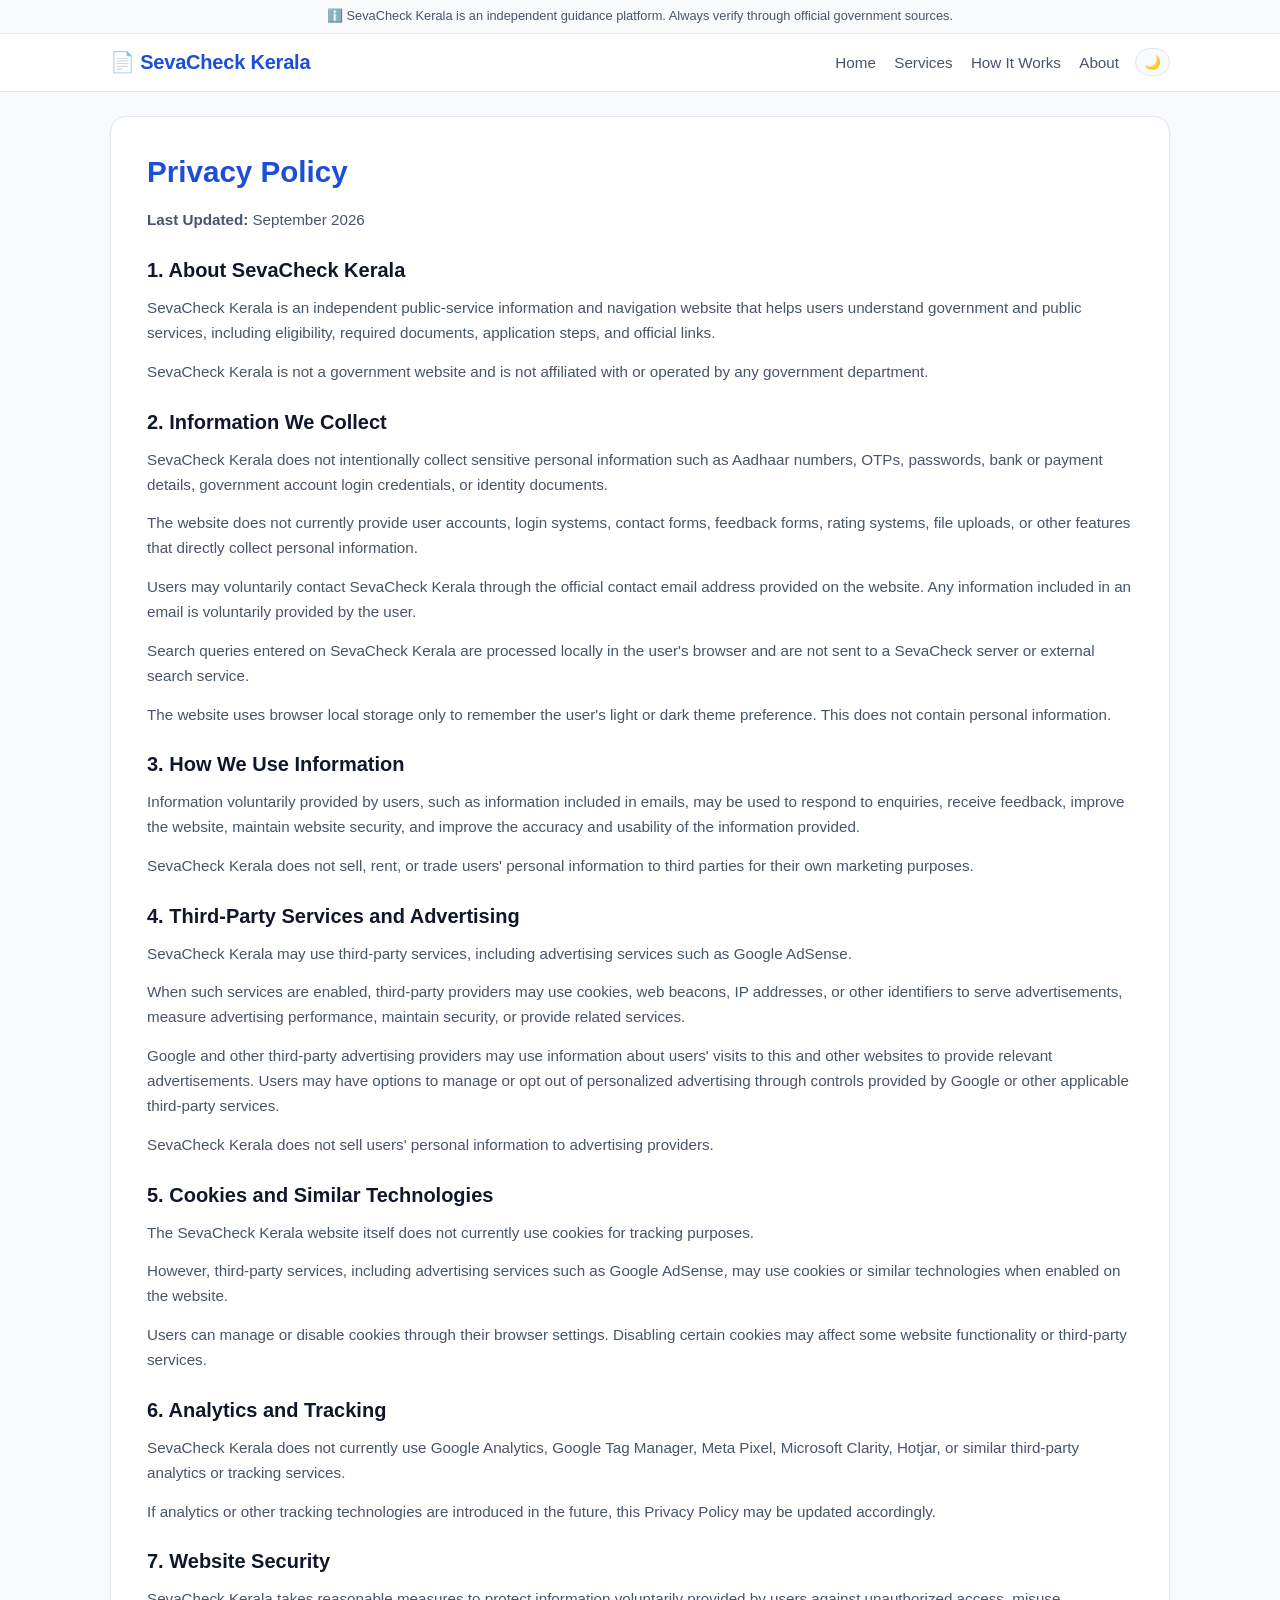
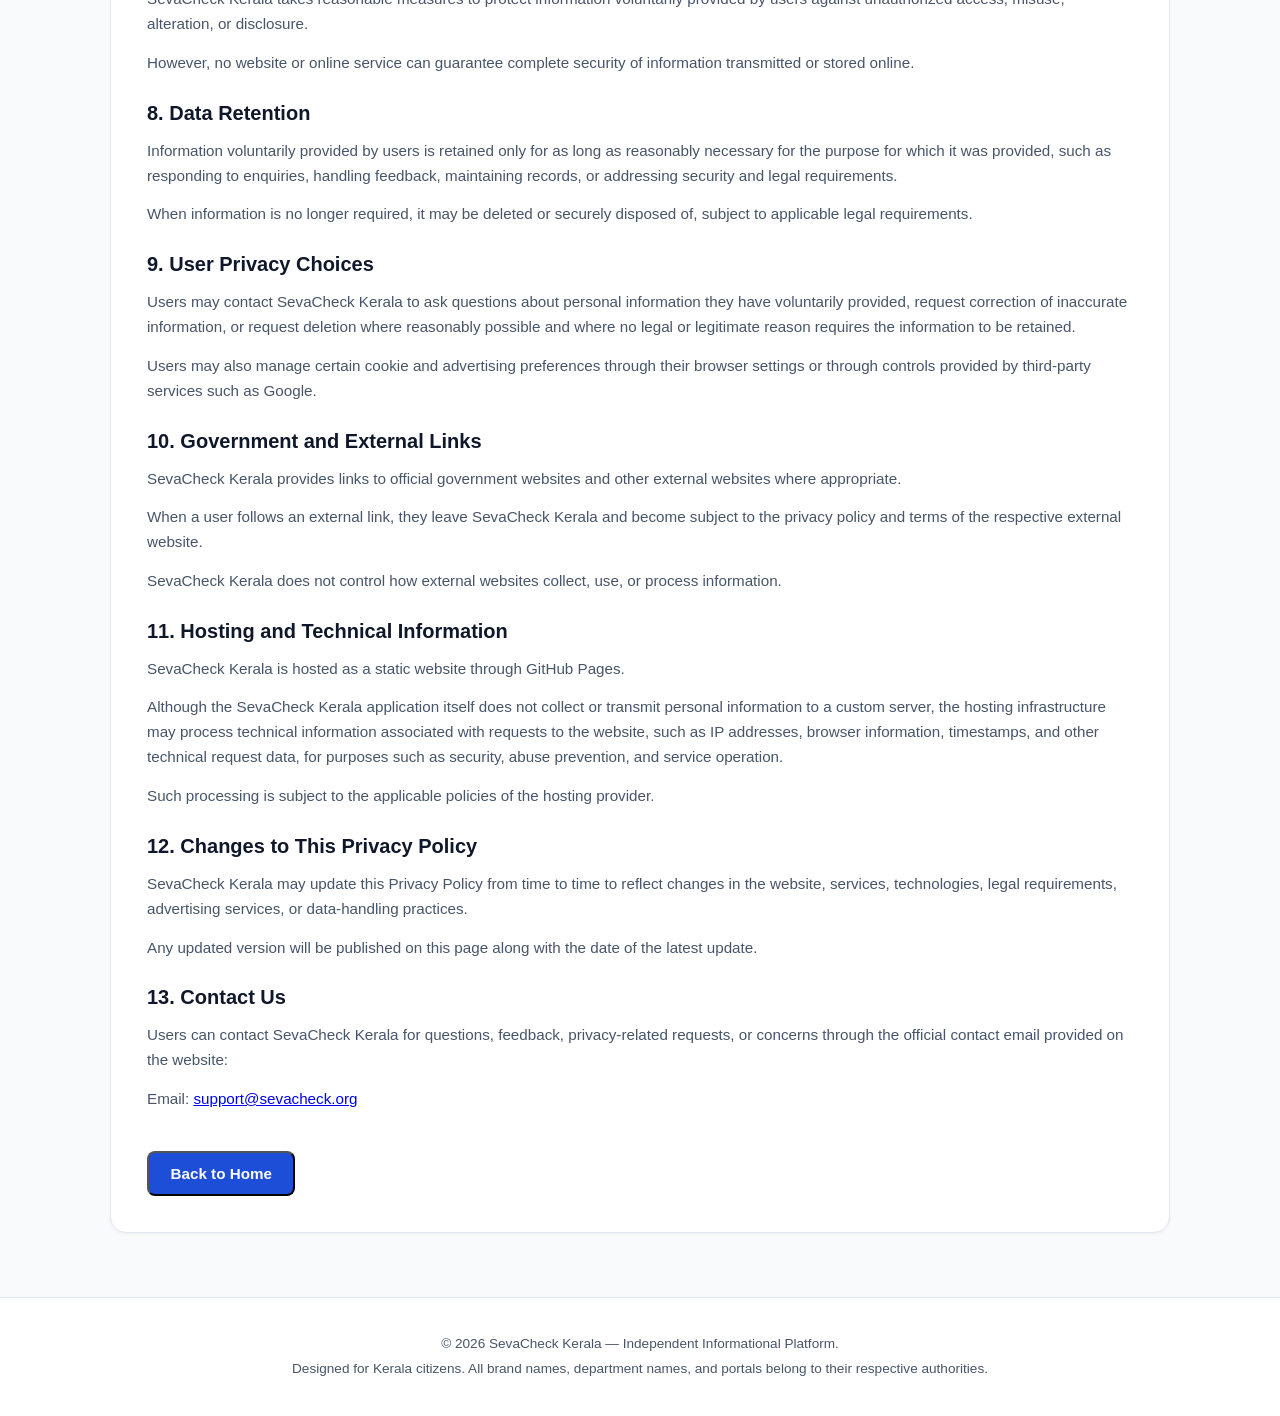
==== privacy.html @ d78fd007 "Create privacy.html" ====
<!DOCTYPE html>
<html lang="en">
<head>
  <meta charset="UTF-8">
  <meta name="viewport" content="width=device-width, initial-scale=1.0">

  <title>Privacy Policy — SevaCheck Kerala</title>

  <meta
    name="description"
    content="Privacy Policy for SevaCheck Kerala, an independent public-service information and navigation platform."
  >

  <link rel="stylesheet" href="style.css">

  <script>
    (function () {
      const savedTheme = localStorage.getItem("sevacheck_theme");

      if (savedTheme === "dark") {
        document.documentElement.setAttribute("data-theme", "dark");
      }
    })();
  </script>
</head>

<body>

  <!-- Top Safety Banner -->
  <div class="top-disclaimer">
    ℹ️ SevaCheck Kerala is an independent guidance platform.
    Always verify through official government sources.
  </div>


  <!-- Header -->
  <header>
    <div class="nav-container">

      <a href="index.html" class="brand">
        📄 SevaCheck Kerala
      </a>

      <div class="nav-right">

        <nav>
          <ul>
            <li><a href="index.html">Home</a></li>
            <li><a href="index.html">Services</a></li>
            <li><a href="index.html">How It Works</a></li>
            <li><a href="index.html">About</a></li>
          </ul>
        </nav>

        <div class="header-controls">

          <button
            type="button"
            class="theme-toggle-btn"
            id="themeToggleBtn"
            onclick="toggleTheme()"
            aria-label="Toggle dark mode"
            title="Toggle dark/light mode"
          >
            <span id="themeToggleIcon">🌙</span>
          </button>

        </div>

      </div>

    </div>
  </header>


  <!-- Main Content -->
  <main>

    <!-- display:block is intentional because style.css
         hides .static-page on the main website -->
    <div class="static-page" style="display: block;">

      <h1>Privacy Policy</h1>

      <p>
        <strong>Last Updated:</strong> September 2026
      </p>


      <h2>1. About SevaCheck Kerala</h2>

      <p>
        SevaCheck Kerala is an independent public-service information and
        navigation website that helps users understand government and public
        services, including eligibility, required documents, application steps,
        and official links.
      </p>

      <p>
        SevaCheck Kerala is not a government website and is not affiliated with
        or operated by any government department.
      </p>


      <h2>2. Information We Collect</h2>

      <p>
        SevaCheck Kerala does not intentionally collect sensitive personal
        information such as Aadhaar numbers, OTPs, passwords, bank or payment
        details, government account login credentials, or identity documents.
      </p>

      <p>
        The website does not currently provide user accounts, login systems,
        contact forms, feedback forms, rating systems, file uploads, or other
        features that directly collect personal information.
      </p>

      <p>
        Users may voluntarily contact SevaCheck Kerala through the official
        contact email address provided on the website. Any information included
        in an email is voluntarily provided by the user.
      </p>

      <p>
        Search queries entered on SevaCheck Kerala are processed locally in the
        user's browser and are not sent to a SevaCheck server or external
        search service.
      </p>

      <p>
        The website uses browser local storage only to remember the user's
        light or dark theme preference. This does not contain personal
        information.
      </p>


      <h2>3. How We Use Information</h2>

      <p>
        Information voluntarily provided by users, such as information included
        in emails, may be used to respond to enquiries, receive feedback,
        improve the website, maintain website security, and improve the accuracy
        and usability of the information provided.
      </p>

      <p>
        SevaCheck Kerala does not sell, rent, or trade users' personal
        information to third parties for their own marketing purposes.
      </p>


      <h2>4. Third-Party Services and Advertising</h2>

      <p>
        SevaCheck Kerala may use third-party services, including advertising
        services such as Google AdSense.
      </p>

      <p>
        When such services are enabled, third-party providers may use cookies,
        web beacons, IP addresses, or other identifiers to serve advertisements,
        measure advertising performance, maintain security, or provide related
        services.
      </p>

      <p>
        Google and other third-party advertising providers may use information
        about users' visits to this and other websites to provide relevant
        advertisements. Users may have options to manage or opt out of
        personalized advertising through controls provided by Google or other
        applicable third-party services.
      </p>

      <p>
        SevaCheck Kerala does not sell users' personal information to
        advertising providers.
      </p>


      <h2>5. Cookies and Similar Technologies</h2>

      <p>
        The SevaCheck Kerala website itself does not currently use cookies for
        tracking purposes.
      </p>

      <p>
        However, third-party services, including advertising services such as
        Google AdSense, may use cookies or similar technologies when enabled
        on the website.
      </p>

      <p>
        Users can manage or disable cookies through their browser settings.
        Disabling certain cookies may affect some website functionality or
        third-party services.
      </p>


      <h2>6. Analytics and Tracking</h2>

      <p>
        SevaCheck Kerala does not currently use Google Analytics, Google Tag
        Manager, Meta Pixel, Microsoft Clarity, Hotjar, or similar third-party
        analytics or tracking services.
      </p>

      <p>
        If analytics or other tracking technologies are introduced in the
        future, this Privacy Policy may be updated accordingly.
      </p>


      <h2>7. Website Security</h2>

      <p>
        SevaCheck Kerala takes reasonable measures to protect information
        voluntarily provided by users against unauthorized access, misuse,
        alteration, or disclosure.
      </p>

      <p>
        However, no website or online service can guarantee complete security
        of information transmitted or stored online.
      </p>


      <h2>8. Data Retention</h2>

      <p>
        Information voluntarily provided by users is retained only for as long
        as reasonably necessary for the purpose for which it was provided, such
        as responding to enquiries, handling feedback, maintaining records, or
        addressing security and legal requirements.
      </p>

      <p>
        When information is no longer required, it may be deleted or securely
        disposed of, subject to applicable legal requirements.
      </p>


      <h2>9. User Privacy Choices</h2>

      <p>
        Users may contact SevaCheck Kerala to ask questions about personal
        information they have voluntarily provided, request correction of
        inaccurate information, or request deletion where reasonably possible
        and where no legal or legitimate reason requires the information to be
        retained.
      </p>

      <p>
        Users may also manage certain cookie and advertising preferences
        through their browser settings or through controls provided by
        third-party services such as Google.
      </p>


      <h2>10. Government and External Links</h2>

      <p>
        SevaCheck Kerala provides links to official government websites and
        other external websites where appropriate.
      </p>

      <p>
        When a user follows an external link, they leave SevaCheck Kerala and
        become subject to the privacy policy and terms of the respective
        external website.
      </p>

      <p>
        SevaCheck Kerala does not control how external websites collect, use,
        or process information.
      </p>


      <h2>11. Hosting and Technical Information</h2>

      <p>
        SevaCheck Kerala is hosted as a static website through GitHub Pages.
      </p>

      <p>
        Although the SevaCheck Kerala application itself does not collect or
        transmit personal information to a custom server, the hosting
        infrastructure may process technical information associated with
        requests to the website, such as IP addresses, browser information,
        timestamps, and other technical request data, for purposes such as
        security, abuse prevention, and service operation.
      </p>

      <p>
        Such processing is subject to the applicable policies of the hosting
        provider.
      </p>


      <h2>12. Changes to This Privacy Policy</h2>

      <p>
        SevaCheck Kerala may update this Privacy Policy from time to time to
        reflect changes in the website, services, technologies, legal
        requirements, advertising services, or data-handling practices.
      </p>

      <p>
        Any updated version will be published on this page along with the date
        of the latest update.
      </p>


      <h2>13. Contact Us</h2>

      <p>
        Users can contact SevaCheck Kerala for questions, feedback,
        privacy-related requests, or concerns through the official contact
        email provided on the website:
      </p>

      <p>
        Email:
        <a href="mailto:support@sevacheck.org">
          support@sevacheck.org
        </a>
      </p>


      <!-- Back to Home -->
      <div style="margin-top: 2.5rem;">

        <button
          type="button"
          class="btn-official"
          onclick="window.location.href='index.html'"
        >
          Back to Home
        </button>

      </div>

    </div>

  </main>


  <!-- Footer -->
  <footer>

    <p>
      © 2026 SevaCheck Kerala — Independent Informational Platform.
    </p>

    <p style="margin-top: 0.3rem;">
      Designed for Kerala citizens. All brand names, department names,
      and portals belong to their respective authorities.
    </p>

  </footer>


  <!-- Theme Script -->
  <script>

    function updateThemeIcon(isDark) {

      const icon =
        document.getElementById("themeToggleIcon");

      if (icon) {
        icon.textContent =
          isDark ? "☀️" : "🌙";
      }

    }


    function toggleTheme() {

      const isDark =
        document.documentElement.getAttribute("data-theme") === "dark";

      if (isDark) {

        document.documentElement.removeAttribute("data-theme");

        localStorage.setItem(
          "sevacheck_theme",
          "light"
        );

        updateThemeIcon(false);

      } else {

        document.documentElement.setAttribute(
          "data-theme",
          "dark"
        );

        localStorage.setItem(
          "sevacheck_theme",
          "dark"
        );

        updateThemeIcon(true);

      }

    }


    document.addEventListener(
      "DOMContentLoaded",
      function () {

        const isDark =
          document.documentElement.getAttribute("data-theme") === "dark";

        updateThemeIcon(isDark);

      }
    );

  </script>

</body>
</html>
---- style.css ----
:root {
  --primary: #1d4ed8;
  --primary-dark: #1e40af;
  --primary-light: #eff6ff;
  --accent: #2563eb;
  --text-main: #0f172a;
  --text-muted: #475569;
  --bg-page: #f8fafc;
  --bg-card: #ffffff;
  --border-color: #e2e8f0;
  --warning-bg: #fffbeb;
  --warning-border: #fcd34d;
  --warning-text: #92400e;
  --success-bg: #ecfdf5;
  --success-text: #065f46;
  --radius-sm: 8px;
  --radius-md: 12px;
  --radius-lg: 16px;
  --shadow-sm: 0 1px 3px rgba(0, 0, 0, 0.05);
  --shadow-md: 0 4px 6px -1px rgba(0, 0, 0, 0.08), 0 2px 4px -2px rgba(0, 0, 0, 0.05);
  --shadow-lg: 0 10px 15px -3px rgba(0, 0, 0, 0.08), 0 4px 6px -4px rgba(0, 0, 0, 0.03);
  --font-stack: -apple-system, BlinkMacSystemFont, "Segoe UI", Roboto, "Manjari", "Gayathri", "Noto Sans Malayalam", Oxygen, Ubuntu, Cantarell, "Open Sans", "Helvetica Neue", sans-serif;
}

/* Dark Mode Theme Overrides */
:root[data-theme="dark"],
html[data-theme="dark"] {
  --primary: #3b82f6;
  --primary-dark: #60a5fa;
  --primary-light: rgba(59, 130, 246, 0.15);
  --accent: #60a5fa;
  --text-main: #f1f5f9;
  --text-muted: #94a3b8;
  --bg-page: #0f172a;
  --bg-card: #1e293b;
  --border-color: #334155;
  --warning-bg: #291e0a;
  --warning-border: #78350f;
  --warning-text: #fef08a;
  --success-bg: #062e24;
  --success-text: #a7f3d0;
  --shadow-sm: 0 1px 3px rgba(0, 0, 0, 0.35);
  --shadow-md: 0 4px 6px -1px rgba(0, 0, 0, 0.4), 0 2px 4px -2px rgba(0, 0, 0, 0.3);
  --shadow-lg: 0 10px 15px -3px rgba(0, 0, 0, 0.5), 0 4px 6px -4px rgba(0, 0, 0, 0.4);
}

*,
*::before,
*::after {
  box-sizing: border-box;
  margin: 0;
  padding: 0;
  font-family: var(--font-stack);
  -webkit-tap-highlight-color: transparent;
}

html,
body {
  width: 100%;
  max-width: 100%;
  overflow-x: hidden;
}

body {
  background-color: var(--bg-page);
  color: var(--text-main);
  line-height: 1.65;
  -webkit-font-smoothing: antialiased;
  text-rendering: optimizeLegibility;
  word-break: normal;
  overflow-wrap: break-word;
  transition: background-color 0.2s ease, color 0.2s ease;
}

/* Header & Navigation */
header {
  background: var(--bg-card);
  border-bottom: 1px solid var(--border-color);
  position: sticky;
  top: 0;
  z-index: 50;
  box-shadow: 0 1px 2px rgba(0, 0, 0, 0.03);
  width: 100%;
  overflow-x: clip;
  transition: background-color 0.2s ease, border-color 0.2s ease;
}

.nav-container {
  max-width: 1100px;
  margin: 0 auto;
  padding: 0.75rem 1.25rem;
  display: flex;
  justify-content: space-between;
  align-items: center;
  gap: 0.75rem;
  width: 100%;
  box-sizing: border-box;
}

.brand {
  display: inline-flex;
  align-items: center;
  gap: 0.5rem;
  text-decoration: none;
  color: var(--primary);
  font-weight: 700;
  font-size: 1.25rem;
  letter-spacing: -0.01em;
  flex-shrink: 0;
  white-space: nowrap;
  cursor: pointer;
  user-select: none;
}

.brand span.badge {
  background: var(--primary-light);
  color: var(--primary);
  font-size: 0.75rem;
  padding: 2px 8px;
  border-radius: 999px;
  font-weight: 600;
}

.nav-right {
  display: flex;
  align-items: center;
  gap: 1rem;
}

nav ul {
  display: flex;
  list-style: none;
  gap: 1.15rem;
  align-items: center;
  padding: 0;
  margin: 0;
}

nav a {
  text-decoration: none;
  color: var(--text-muted);
  font-weight: 500;
  font-size: 0.95rem;
  transition: color 0.15s ease;
  cursor: pointer;
  padding: 0.25rem 0;
  display: inline-block;
  white-space: nowrap;
}

nav a:hover,
nav a.active {
  color: var(--primary);
}

/* Header Controls (Language & Theme Toggles) */
.header-controls {
  display: inline-flex;
  align-items: center;
  gap: 0.5rem;
  flex-shrink: 0;
}

/* Language Switcher */
.lang-switch-container {
  display: inline-flex;
  align-items: center;
  background: var(--bg-page);
  border: 1px solid var(--border-color);
  padding: 3px 6px;
  border-radius: 999px;
  gap: 0.35rem;
  flex-shrink: 0;
  white-space: nowrap;
  box-sizing: border-box;
}

.lang-divider {
  color: var(--border-color);
}

.lang-btn {
  background: none;
  border: none;
  color: var(--text-muted);
  cursor: pointer;
  font-size: 0.8rem;
  font-weight: 600;
  padding: 0.2rem 0.55rem;
  border-radius: 999px;
  transition: all 0.2s ease;
  line-height: 1.3;
}

.lang-btn:hover {
  color: var(--primary);
}

.lang-btn.active {
  background: var(--primary);
  color: #ffffff !important;
  box-shadow: 0 1px 2px rgba(29, 78, 216, 0.2);
}

/* Theme Toggle Button */
.theme-toggle-btn {
  background: var(--bg-page);
  border: 1px solid var(--border-color);
  border-radius: 999px;
  padding: 4px 8px;
  cursor: pointer;
  display: inline-flex;
  align-items: center;
  justify-content: center;
  font-size: 0.85rem;
  line-height: 1;
  color: var(--text-main);
  transition: background-color 0.15s ease, border-color 0.15s ease, color 0.15s ease;
  flex-shrink: 0;
  min-height: 28px;
  min-width: 32px;
}

.theme-toggle-btn:hover {
  border-color: var(--primary);
  color: var(--primary);
}

/* Disclaimer Top Banner */
.top-disclaimer {
  background: var(--bg-page);
  color: var(--text-muted);
  font-size: 0.8rem;
  text-align: center;
  padding: 0.45rem 1rem;
  border-bottom: 1px solid var(--border-color);
  line-height: 1.45;
  width: 100%;
  overflow-wrap: break-word;
}

main {
  max-width: 1100px;
  margin: 0 auto;
  padding: 1.5rem 1.25rem 4rem;
  width: 100%;
  box-sizing: border-box;
}

/* Hero Section */
.hero {
  text-align: center;
  padding: 2.25rem 1rem 1.5rem;
}

.hero h1 {
  font-size: 2.15rem;
  color: var(--text-main);
  margin-bottom: 0.65rem;
  font-weight: 800;
  letter-spacing: -0.02em;
  line-height: 1.3;
  overflow-wrap: break-word;
}

.hero p {
  color: var(--text-muted);
  font-size: 1.05rem;
  max-width: 680px;
  margin: 0 auto 1.75rem;
  line-height: 1.6;
  overflow-wrap: break-word;
}

/* Search Box */
.search-wrapper {
  max-width: 640px;
  margin: 0 auto;
  position: relative;
  width: 100%;
}

.search-input {
  width: 100%;
  padding: 0.95rem 1.25rem 0.95rem 3.1rem;
  font-size: 1rem;
  border: 2px solid var(--border-color);
  border-radius: var(--radius-lg);
  background: var(--bg-card);
  outline: none;
  transition: border-color 0.2s, box-shadow 0.2s, background-color 0.2s;
  box-shadow: var(--shadow-sm);
  color: var(--text-main);
}

.search-input::placeholder {
  color: var(--text-muted);
  opacity: 0.75;
  font-size: 0.92rem;
}

.search-input:focus {
  border-color: var(--primary);
  box-shadow: 0 0 0 4px rgba(37, 99, 235, 0.15);
}

.search-icon {
  position: absolute;
  left: 1.15rem;
  top: 50%;
  transform: translateY(-50%);
  font-size: 1.15rem;
  color: var(--text-muted);
  pointer-events: none;
}

/* Smart Helper / Categories Section */
.smart-helper {
  margin: 2.25rem auto 1.5rem;
  background: var(--bg-card);
  border: 1px solid var(--border-color);
  border-radius: var(--radius-lg);
  padding: 1.25rem 1rem;
  text-align: center;
  box-shadow: var(--shadow-sm);
  width: 100%;
  transition: background-color 0.2s ease, border-color 0.2s ease;
}

.smart-helper h3 {
  font-size: 1.05rem;
  color: var(--text-main);
  margin-bottom: 0.9rem;
  font-weight: 700;
  overflow-wrap: break-word;
}

.smart-helper-buttons {
  display: flex;
  flex-wrap: wrap;
  gap: 0.55rem;
  justify-content: center;
}

.helper-chip {
  background: var(--primary-light);
  color: var(--primary-dark);
  border: 1px solid var(--border-color);
  padding: 0.5rem 1rem;
  border-radius: 999px;
  font-size: 0.86rem;
  font-weight: 500;
  cursor: pointer;
  transition: all 0.15s ease;
  display: inline-flex;
  align-items: center;
  gap: 0.35rem;
  min-height: 38px;
  white-space: nowrap;
}

.helper-chip:hover {
  background: var(--primary-light);
  border-color: var(--primary);
}

.helper-chip.active {
  background: var(--primary);
  color: #ffffff;
  border-color: var(--primary);
  box-shadow: 0 1px 3px rgba(29, 78, 216, 0.25);
  font-weight: 600;
}

/* Service Cards Section & Grid */
.section-title {
  font-size: 1.3rem;
  font-weight: 700;
  margin: 2rem 0 1rem;
  color: var(--text-main);
  display: flex;
  justify-content: space-between;
  align-items: center;
  flex-wrap: wrap;
  gap: 0.5rem;
}

.section-title .count {
  font-size: 0.85rem;
  font-weight: 500;
  color: var(--text-muted);
}

.service-grid {
  display: grid;
  grid-template-columns: repeat(auto-fill, minmax(310px, 1fr));
  gap: 1.25rem;
  width: 100%;
}

.service-card {
  background: var(--bg-card);
  border: 1px solid var(--border-color);
  border-radius: var(--radius-md);
  padding: 1.35rem;
  display: flex;
  flex-direction: column;
  justify-content: space-between;
  box-shadow: var(--shadow-sm);
  cursor: pointer;
  transition: transform 0.18s ease, box-shadow 0.18s ease, border-color 0.18s ease, background-color 0.2s ease;
  position: relative;
  min-width: 0;
  overflow: hidden;
}

.service-card:hover {
  transform: translateY(-2px);
  box-shadow: var(--shadow-md);
  border-color: var(--primary);
}

.card-top {
  margin-bottom: 1rem;
  min-width: 0;
}

.service-icon {
  font-size: 1.8rem;
  margin-bottom: 0.5rem;
  display: inline-block;
}

.service-card h2 {
  font-size: 1.15rem;
  color: var(--text-main);
  margin-bottom: 0.25rem;
  font-weight: 700;
  line-height: 1.35;
  overflow-wrap: break-word;
}

/* Bilingual Title Support for Service Cards */
.card-subtitle {
  font-size: 0.84rem;
  color: var(--primary);
  margin-bottom: 0.6rem;
  font-weight: 600;
  line-height: 1.35;
  overflow-wrap: break-word;
}

.service-card p {
  font-size: 0.88rem;
  color: var(--text-muted);
  line-height: 1.55;
  display: -webkit-box;
  -webkit-line-clamp: 3;
  -webkit-box-orient: vertical;
  overflow: hidden;
  overflow-wrap: break-word;
}

.card-meta {
  display: flex;
  justify-content: space-between;
  align-items: center;
  padding-top: 0.85rem;
  border-top: 1px solid var(--border-color);
  font-size: 0.78rem;
  color: var(--text-muted);
  gap: 0.5rem;
  flex-wrap: wrap;
}

.card-link {
  font-weight: 600;
  color: var(--primary);
  display: inline-flex;
  align-items: center;
  gap: 0.25rem;
  flex-shrink: 0;
}

/* Sub-Services Badge on Main Service Cards */
.subservice-badge {
  display: inline-flex;
  align-items: center;
  gap: 0.3rem;
  font-size: 0.75rem;
  font-weight: 600;
  color: var(--primary);
  background: var(--primary-light);
  border: 1px solid var(--border-color);
  padding: 2px 8px;
  border-radius: 999px;
  margin-bottom: 0.5rem;
  width: fit-content;
}

/* Trust / Safety Notice Banner */
.trust-banner {
  background: var(--warning-bg);
  border: 1px solid var(--warning-border);
  border-radius: var(--radius-md);
  padding: 1.25rem;
  margin: 2.5rem 0;
  color: var(--warning-text);
  font-size: 0.9rem;
  display: flex;
  gap: 0.85rem;
  align-items: flex-start;
  line-height: 1.55;
  width: 100%;
  overflow-wrap: break-word;
}

.trust-banner strong {
  display: block;
  margin-bottom: 0.25rem;
  font-weight: 700;
}

/* View: Service Detail */
.detail-view {
  display: none;
  width: 100%;
}

.back-btn {
  display: inline-flex;
  align-items: center;
  gap: 0.4rem;
  background: none;
  border: none;
  color: var(--primary);
  font-size: 0.95rem;
  font-weight: 600;
  cursor: pointer;
  margin-bottom: 1.25rem;
  padding: 0.5rem 0;
  transition: opacity 0.15s;
}

.back-btn:hover {
  text-decoration: underline;
  opacity: 0.9;
}

.detail-card {
  background: var(--bg-card);
  border: 1px solid var(--border-color);
  border-radius: var(--radius-lg);
  padding: 1.85rem;
  box-shadow: var(--shadow-sm);
  margin-bottom: 1.5rem;
  width: 100%;
  overflow-wrap: break-word;
  transition: background-color 0.2s ease, border-color 0.2s ease;
}

.detail-header {
  border-bottom: 1px solid var(--border-color);
  padding-bottom: 1.35rem;
  margin-bottom: 1.5rem;
}

.detail-header h1 {
  font-size: 1.75rem;
  color: var(--text-main);
  margin-bottom: 0.35rem;
  line-height: 1.3;
  overflow-wrap: break-word;
}

.detail-subtitle {
  font-size: 1rem;
  color: var(--primary);
  font-weight: 600;
  margin-top: 0.2rem;
  margin-bottom: 0.4rem;
  line-height: 1.35;
  overflow-wrap: break-word;
}

.detail-desc {
  color: var(--text-muted);
  font-size: 1rem;
  line-height: 1.6;
  margin-top: 0.4rem;
  overflow-wrap: break-word;
}

.badge-bar {
  display: flex;
  flex-wrap: wrap;
  gap: 0.5rem;
  margin-top: 0.75rem;
}

.tag-badge {
  background: var(--bg-page);
  color: var(--text-muted);
  border: 1px solid var(--border-color);
  font-size: 0.8rem;
  padding: 4px 10px;
  border-radius: 999px;
  font-weight: 500;
  display: inline-flex;
  align-items: center;
  gap: 0.3rem;
  max-width: 100%;
  overflow-wrap: break-word;
}

.detail-section {
  margin-bottom: 1.75rem;
}

.detail-section h2 {
  font-size: 1.15rem;
  color: var(--text-main);
  margin-bottom: 0.65rem;
  display: flex;
  align-items: center;
  gap: 0.45rem;
  font-weight: 700;
  overflow-wrap: break-word;
}

.detail-section p {
  color: var(--text-main);
  font-size: 0.95rem;
  line-height: 1.65;
  overflow-wrap: break-word;
}

.checklist-hint {
  font-size: 0.85rem;
  color: var(--text-muted);
  margin-bottom: 0.6rem;
}

/* Sub-Services Container Hook (#subServicesSection & .subservices-list) */
#subServicesSection {
  background: var(--bg-page);
  border: 1px solid var(--border-color);
  border-radius: var(--radius-md);
  padding: 1.25rem;
  margin-bottom: 1.75rem;
}

.subservices-list {
  display: grid;
  grid-template-columns: repeat(auto-fill, minmax(260px, 1fr));
  gap: 0.75rem;
  margin-top: 0.75rem;
  width: 100%;
}

.subservice-item {
  background: var(--bg-card);
  border: 1px solid var(--border-color);
  border-radius: var(--radius-sm);
  padding: 0.85rem 1rem;
  display: flex;
  align-items: center;
  justify-content: space-between;
  gap: 0.5rem;
  cursor: pointer;
  text-decoration: none;
  color: var(--text-main);
  transition: border-color 0.15s ease, transform 0.15s ease, box-shadow 0.15s ease;
  min-height: 48px;
}

.subservice-item:hover {
  border-color: var(--primary);
  transform: translateY(-1px);
  box-shadow: var(--shadow-sm);
}

.subservice-info {
  display: flex;
  flex-direction: column;
  gap: 0.15rem;
  min-width: 0;
}

.subservice-name {
  font-size: 0.92rem;
  font-weight: 600;
  color: var(--text-main);
  line-height: 1.35;
  overflow-wrap: break-word;
}

.subservice-subname {
  font-size: 0.78rem;
  color: var(--primary);
  font-weight: 500;
  line-height: 1.3;
  overflow-wrap: break-word;
}

.subservice-arrow {
  color: var(--primary);
  font-weight: 700;
  font-size: 0.95rem;
  flex-shrink: 0;
}

/* Interactive Checklist */
.checklist {
  list-style: none;
  margin: 0.5rem 0;
  width: 100%;
}

.checklist-item {
  display: flex;
  align-items: flex-start;
  gap: 0.75rem;
  padding: 0.65rem 0.85rem;
  border-radius: var(--radius-sm);
  background: var(--bg-page);
  margin-bottom: 0.45rem;
  border: 1px solid var(--border-color);
  transition: background-color 0.15s, border-color 0.15s;
  width: 100%;
}

.checklist-item:hover {
  border-color: var(--primary);
}

.checklist-item input[type="checkbox"] {
  margin-top: 0.25rem;
  cursor: pointer;
  width: 19px;
  height: 19px;
  accent-color: var(--primary);
  flex-shrink: 0;
}

.checklist-item label {
  font-size: 0.93rem;
  color: var(--text-main);
  cursor: pointer;
  flex: 1;
  line-height: 1.5;
  user-select: none;
  overflow-wrap: break-word;
}

.checklist-item.checked {
  background: var(--success-bg);
  border-color: var(--success-text);
}

.checklist-item.checked label {
  text-decoration: line-through;
  color: var(--text-muted);
}

.step-list {
  padding-left: 1.35rem;
  margin-top: 0.5rem;
}

.step-list li {
  margin-bottom: 0.65rem;
  font-size: 0.93rem;
  color: var(--text-main);
  line-height: 1.6;
  overflow-wrap: break-word;
}

.additional-docs-list {
  padding-left: 1.25rem;
  font-size: 0.92rem;
  color: var(--text-muted);
  width: 100%;
}

.additional-docs-list li {
  margin-bottom: 0.45rem;
  line-height: 1.55;
  overflow-wrap: break-word;
}

.detail-notes-box {
  font-size: 0.9rem;
  color: var(--text-muted);
  background: var(--bg-page) !important;
  padding: 0.85rem;
  border-radius: var(--radius-sm);
  border-left: 4px solid var(--accent);
}

.action-box {
  background: var(--bg-page);
  border: 1px solid var(--border-color);
  border-radius: var(--radius-md);
  padding: 1.25rem;
  display: flex;
  flex-direction: column;
  gap: 0.75rem;
  align-items: flex-start;
  margin-top: 1.5rem;
  width: 100%;
}

.btn-official {
  display: inline-flex;
  align-items: center;
  justify-content: center;
  gap: 0.45rem;
  background: var(--primary);
  color: #ffffff;
  padding: 0.75rem 1.35rem;
  border-radius: var(--radius-sm);
  font-weight: 600;
  font-size: 0.95rem;
  text-decoration: none;
  transition: background-color 0.15s, transform 0.15s;
  min-height: 44px;
  text-align: center;
}

.btn-official:hover {
  background: var(--primary-dark);
}

.btn-disabled {
  background: var(--border-color);
  color: var(--text-muted);
  cursor: not-allowed;
}

.btn-disabled:hover {
  background: var(--border-color);
}

.verification-note {
  font-size: 0.82rem;
  color: var(--text-muted);
  line-height: 1.45;
  overflow-wrap: break-word;
}

/* Static Pages (How It Works & About) */
.static-page {
  display: none;
  background: var(--bg-card);
  border: 1px solid var(--border-color);
  border-radius: var(--radius-lg);
  padding: 2.25rem;
  box-shadow: var(--shadow-sm);
  width: 100%;
  overflow-wrap: break-word;
  transition: background-color 0.2s ease, border-color 0.2s ease;
}

.static-page h1 {
  font-size: 1.85rem;
  margin-bottom: 1rem;
  color: var(--primary);
  font-weight: 800;
  line-height: 1.3;
  overflow-wrap: break-word;
}

.static-page h2 {
  font-size: 1.25rem;
  margin: 1.35rem 0 0.5rem;
  color: var(--text-main);
  font-weight: 700;
  overflow-wrap: break-word;
}

.static-page p {
  color: var(--text-muted);
  font-size: 0.95rem;
  margin-bottom: 0.85rem;
  line-height: 1.65;
  overflow-wrap: break-word;
}

.static-page ul {
  padding-left: 1.35rem;
  margin-bottom: 1.25rem;
}

.static-page li {
  color: var(--text-muted);
  font-size: 0.95rem;
  margin-bottom: 0.6rem;
  line-height: 1.6;
  overflow-wrap: break-word;
}

/* Footer */
footer {
  background: var(--bg-card);
  border-top: 1px solid var(--border-color);
  padding: 2.25rem 1.25rem;
  font-size: 0.85rem;
  color: var(--text-muted);
  text-align: center;
  line-height: 1.5;
  width: 100%;
  overflow-wrap: break-word;
  transition: background-color 0.2s ease, border-color 0.2s ease;
}

.empty-state {
  text-align: center;
  padding: 3.5rem 1rem;
  color: var(--text-muted);
  display: none;
  width: 100%;
}

.empty-state h3 {
  font-size: 1.15rem;
  color: var(--text-main);
  margin-bottom: 0.4rem;
  overflow-wrap: break-word;
}

.empty-state p {
  font-size: 0.95rem;
  color: var(--text-muted);
  line-height: 1.55;
  max-width: 480px;
  margin: 0 auto;
  overflow-wrap: break-word;
}

/* Responsive & Mobile Optimization */
@media (max-width: 768px) {
  .nav-container {
    flex-direction: column;
    align-items: stretch;
    padding: 0.65rem 0.85rem;
    gap: 0.5rem;
  }

  .nav-right {
    display: flex;
    flex-direction: column;
    align-items: stretch;
    width: 100%;
    gap: 0.5rem;
  }

  nav {
    width: 100%;
    overflow-x: auto;
    -webkit-overflow-scrolling: touch;
    scrollbar-width: none;
    padding-bottom: 2px;
  }

  nav::-webkit-scrollbar {
    display: none;
  }

  nav ul {
    display: flex;
    justify-content: space-between;
    align-items: center;
    gap: 0.5rem;
    width: 100%;
    padding: 0;
    margin: 0;
    flex-wrap: nowrap;
  }

  nav a {
    font-size: 0.84rem;
    white-space: nowrap;
    padding: 0.35rem 0.2rem;
  }

  /* Header controls layout on mobile */
  .header-controls {
    display: flex;
    flex-wrap: wrap;
    align-items: center;
    justify-content: flex-end;
    gap: 0.45rem;
    width: 100%;
    margin-top: 0.15rem;
  }

  .lang-switch-container {
    margin-left: 0;
  }

  .lang-btn {
    font-size: 0.75rem;
    padding: 0.18rem 0.45rem;
  }

  .theme-toggle-btn {
    padding: 3px 7px;
    font-size: 0.8rem;
    min-height: 26px;
    min-width: 28px;
  }

  .hero {
    padding: 1.75rem 0.5rem 1.25rem;
  }

  .hero h1 {
    font-size: 1.65rem;
  }

  .hero p {
    font-size: 0.95rem;
    margin-bottom: 1.35rem;
  }

  .smart-helper {
    padding: 1.15rem 0.75rem;
    margin: 1.75rem auto 1.25rem;
  }

  .smart-helper-buttons {
    justify-content: flex-start;
    overflow-x: auto;
    padding-bottom: 0.4rem;
    flex-wrap: nowrap;
    -webkit-overflow-scrolling: touch;
    scrollbar-width: none;
  }

  .smart-helper-buttons::-webkit-scrollbar {
    display: none;
  }

  .helper-chip {
    flex-shrink: 0;
    font-size: 0.82rem;
    padding: 0.45rem 0.85rem;
  }

  .service-grid {
    grid-template-columns: 1fr;
    gap: 1rem;
  }

  .service-card {
    padding: 1.15rem;
  }

  .detail-card {
    padding: 1.25rem;
  }

  .detail-header h1 {
    font-size: 1.45rem;
  }

  #subServicesSection {
    padding: 1rem;
  }

  .subservices-list {
    grid-template-columns: 1fr;
  }

  .static-page {
    padding: 1.35rem;
  }

  .btn-official {
    width: 100%;
  }

  .action-box {
    align-items: stretch;
  }
}

@media (max-width: 480px) {
  .brand {
    font-size: 1.15rem;
  }

  .nav-container {
    padding: 0.55rem 0.75rem;
  }

  nav a {
    font-size: 0.8rem;
  }

  .header-controls {
    justify-content: space-between;
    width: 100%;
  }

  .search-input {
    padding: 0.85rem 1rem 0.85rem 2.75rem;
    font-size: 0.92rem;
  }

  .search-icon {
    left: 0.95rem;
    font-size: 1rem;
  }

  .trust-banner {
    padding: 1rem;
    font-size: 0.84rem;
  }
}
  --warning-bg: #291e0a;
  --warning-border: #78350f;
  --warning-text: #fef08a;
  --success-bg: #062e24;
  --success-text: #a7f3d0;
  --shadow-sm: 0 1px 3px rgba(0, 0, 0, 0.35);
  --shadow-md: 0 4px 6px -1px rgba(0, 0, 0, 0.4), 0 2px 4px -2px rgba(0, 0, 0, 0.3);
  --shadow-lg: 0 10px 15px -3px rgba(0, 0, 0, 0.5), 0 4px 6px -4px rgba(0, 0, 0, 0.4);
}

*,
*::before,
*::after {
  box-sizing: border-box;
  margin: 0;
  padding: 0;
  font-family: var(--font-stack);
  -webkit-tap-highlight-color: transparent;
}

html,
body {
  width: 100%;
  max-width: 100%;
  overflow-x: hidden;
}

body {
  background-color: var(--bg-page);
  color: var(--text-main);
  line-height: 1.65;
  -webkit-font-smoothing: antialiased;
  text-rendering: optimizeLegibility;
  word-break: normal;
  overflow-wrap: break-word;
  transition: background-color 0.2s ease, color 0.2s ease;
}

/* Header & Navigation */
header {
  background: var(--bg-card);
  border-bottom: 1px solid var(--border-color);
  position: sticky;
  top: 0;
  z-index: 50;
  box-shadow: 0 1px 2px rgba(0, 0, 0, 0.03);
  width: 100%;
  overflow-x: clip;
  transition: background-color 0.2s ease, border-color 0.2s ease;
}

.nav-container {
  max-width: 1100px;
  margin: 0 auto;
  padding: 0.75rem 1.25rem;
  display: flex;
  justify-content: space-between;
  align-items: center;
  gap: 0.75rem;
  width: 100%;
  box-sizing: border-box;
}

.brand {
  display: inline-flex;
  align-items: center;
  gap: 0.5rem;
  text-decoration: none;
  color: var(--primary);
  font-weight: 700;
  font-size: 1.25rem;
  letter-spacing: -0.01em;
  flex-shrink: 0;
  white-space: nowrap;
  cursor: pointer;
  user-select: none;
}

.brand span.badge {
  background: var(--primary-light);
  color: var(--primary);
  font-size: 0.75rem;
  padding: 2px 8px;
  border-radius: 999px;
  font-weight: 600;
}

.nav-right {
  display: flex;
  align-items: center;
  gap: 1rem;
}

nav ul {
  display: flex;
  list-style: none;
  gap: 1.15rem;
  align-items: center;
  padding: 0;
  margin: 0;
}

nav a {
  text-decoration: none;
  color: var(--text-muted);
  font-weight: 500;
  font-size: 0.95rem;
  transition: color 0.15s ease;
  cursor: pointer;
  padding: 0.25rem 0;
  display: inline-block;
  white-space: nowrap;
}

nav a:hover,
nav a.active {
  color: var(--primary);
}

/* Header Controls (Language & Theme Toggles) */
.header-controls {
  display: inline-flex;
  align-items: center;
  gap: 0.5rem;
  flex-shrink: 0;
}

/* Language Switcher */
.lang-switch-container {
  display: inline-flex;
  align-items: center;
  background: var(--bg-page);
  border: 1px solid var(--border-color);
  padding: 3px 6px;
  border-radius: 999px;
  gap: 0.35rem;
  flex-shrink: 0;
  white-space: nowrap;
  box-sizing: border-box;
}

.lang-divider {
  color: var(--border-color);
}

.lang-btn {
  background: none;
  border: none;
  color: var(--text-muted);
  cursor: pointer;
  font-size: 0.8rem;
  font-weight: 600;
  padding: 0.2rem 0.55rem;
  border-radius: 999px;
  transition: all 0.2s ease;
  line-height: 1.3;
}

.lang-btn:hover {
  color: var(--primary);
}

.lang-btn.active {
  background: var(--primary);
  color: #ffffff !important;
  box-shadow: 0 1px 2px rgba(29, 78, 216, 0.2);
}

/* Theme Toggle Button */
.theme-toggle-btn {
  background: var(--bg-page);
  border: 1px solid var(--border-color);
  border-radius: 999px;
  padding: 4px 8px;
  cursor: pointer;
  display: inline-flex;
  align-items: center;
  justify-content: center;
  font-size: 0.85rem;
  line-height: 1;
  color: var(--text-main);
  transition: background-color 0.15s ease, border-color 0.15s ease, color 0.15s ease;
  flex-shrink: 0;
  min-height: 28px;
  min-width: 32px;
}

.theme-toggle-btn:hover {
  border-color: var(--primary);
  color: var(--primary);
}

/* Disclaimer Top Banner */
.top-disclaimer {
  background: var(--bg-page);
  color: var(--text-muted);
  font-size: 0.8rem;
  text-align: center;
  padding: 0.45rem 1rem;
  border-bottom: 1px solid var(--border-color);
  line-height: 1.45;
  width: 100%;
  overflow-wrap: break-word;
}

main {
  max-width: 1100px;
  margin: 0 auto;
  padding: 1.5rem 1.25rem 4rem;
  width: 100%;
  box-sizing: border-box;
}

/* Hero Section */
.hero {
  text-align: center;
  padding: 2.25rem 1rem 1.5rem;
}

.hero h1 {
  font-size: 2.15rem;
  color: var(--text-main);
  margin-bottom: 0.65rem;
  font-weight: 800;
  letter-spacing: -0.02em;
  line-height: 1.3;
  overflow-wrap: break-word;
}

.hero p {
  color: var(--text-muted);
  font-size: 1.05rem;
  max-width: 680px;
  margin: 0 auto 1.75rem;
  line-height: 1.6;
  overflow-wrap: break-word;
}

/* Search Box */
.search-wrapper {
  max-width: 640px;
  margin: 0 auto;
  position: relative;
  width: 100%;
}

.search-input {
  width: 100%;
  padding: 0.95rem 1.25rem 0.95rem 3.1rem;
  font-size: 1rem;
  border: 2px solid var(--border-color);
  border-radius: var(--radius-lg);
  background: var(--bg-card);
  outline: none;
  transition: border-color 0.2s, box-shadow 0.2s, background-color 0.2s;
  box-shadow: var(--shadow-sm);
  color: var(--text-main);
}

.search-input::placeholder {
  color: var(--text-muted);
  opacity: 0.75;
  font-size: 0.92rem;
}

.search-input:focus {
  border-color: var(--primary);
  box-shadow: 0 0 0 4px rgba(37, 99, 235, 0.15);
}

.search-icon {
  position: absolute;
  left: 1.15rem;
  top: 50%;
  transform: translateY(-50%);
  font-size: 1.15rem;
  color: var(--text-muted);
  pointer-events: none;
}

/* Smart Helper / Categories Section */
.smart-helper {
  margin: 2.25rem auto 1.5rem;
  background: var(--bg-card);
  border: 1px solid var(--border-color);
  border-radius: var(--radius-lg);
  padding: 1.25rem 1rem;
  text-align: center;
  box-shadow: var(--shadow-sm);
  width: 100%;
  transition: background-color 0.2s ease, border-color 0.2s ease;
}

.smart-helper h3 {
  font-size: 1.05rem;
  color: var(--text-main);
  margin-bottom: 0.9rem;
  font-weight: 700;
  overflow-wrap: break-word;
}

.smart-helper-buttons {
  display: flex;
  flex-wrap: wrap;
  gap: 0.55rem;
  justify-content: center;
}

.helper-chip {
  background: var(--primary-light);
  color: var(--primary-dark);
  border: 1px solid var(--border-color);
  padding: 0.5rem 1rem;
  border-radius: 999px;
  font-size: 0.86rem;
  font-weight: 500;
  cursor: pointer;
  transition: all 0.15s ease;
  display: inline-flex;
  align-items: center;
  gap: 0.35rem;
  min-height: 38px;
  white-space: nowrap;
}

.helper-chip:hover {
  background: var(--primary-light);
  border-color: var(--primary);
}

.helper-chip.active {
  background: var(--primary);
  color: #ffffff;
  border-color: var(--primary);
  box-shadow: 0 1px 3px rgba(29, 78, 216, 0.25);
  font-weight: 600;
}

/* Service Cards Section & Grid */
.section-title {
  font-size: 1.3rem;
  font-weight: 700;
  margin: 2rem 0 1rem;
  color: var(--text-main);
  display: flex;
  justify-content: space-between;
  align-items: center;
  flex-wrap: wrap;
  gap: 0.5rem;
}

.section-title .count {
  font-size: 0.85rem;
  font-weight: 500;
  color: var(--text-muted);
}

.service-grid {
  display: grid;
  grid-template-columns: repeat(auto-fill, minmax(310px, 1fr));
  gap: 1.25rem;
  width: 100%;
}

.service-card {
  background: var(--bg-card);
  border: 1px solid var(--border-color);
  border-radius: var(--radius-md);
  padding: 1.35rem;
  display: flex;
  flex-direction: column;
  justify-content: space-between;
  box-shadow: var(--shadow-sm);
  cursor: pointer;
  transition: transform 0.18s ease, box-shadow 0.18s ease, border-color 0.18s ease, background-color 0.2s ease;
  position: relative;
  min-width: 0;
  overflow: hidden;
}

.service-card:hover {
  transform: translateY(-2px);
  box-shadow: var(--shadow-md);
  border-color: var(--primary);
}

.card-top {
  margin-bottom: 1rem;
  min-width: 0;
}

.service-icon {
  font-size: 1.8rem;
  margin-bottom: 0.5rem;
  display: inline-block;
}

.service-card h2 {
  font-size: 1.15rem;
  color: var(--text-main);
  margin-bottom: 0.25rem;
  font-weight: 700;
  line-height: 1.35;
  overflow-wrap: break-word;
}

/* Bilingual Title Support for Service Cards */
.card-subtitle {
  font-size: 0.84rem;
  color: var(--primary);
  margin-bottom: 0.6rem;
  font-weight: 600;
  line-height: 1.35;
  overflow-wrap: break-word;
}

.service-card p {
  font-size: 0.88rem;
  color: var(--text-muted);
  line-height: 1.55;
  display: -webkit-box;
  -webkit-line-clamp: 3;
  -webkit-box-orient: vertical;
  overflow: hidden;
  overflow-wrap: break-word;
}

.card-meta {
  display: flex;
  justify-content: space-between;
  align-items: center;
  padding-top: 0.85rem;
  border-top: 1px solid var(--border-color);
  font-size: 0.78rem;
  color: var(--text-muted);
  gap: 0.5rem;
  flex-wrap: wrap;
}

.card-link {
  font-weight: 600;
  color: var(--primary);
  display: inline-flex;
  align-items: center;
  gap: 0.25rem;
  flex-shrink: 0;
}

/* Trust / Safety Notice Banner */
.trust-banner {
  background: var(--warning-bg);
  border: 1px solid var(--warning-border);
  border-radius: var(--radius-md);
  padding: 1.25rem;
  margin: 2.5rem 0;
  color: var(--warning-text);
  font-size: 0.9rem;
  display: flex;
  gap: 0.85rem;
  align-items: flex-start;
  line-height: 1.55;
  width: 100%;
  overflow-wrap: break-word;
}

.trust-banner strong {
  display: block;
  margin-bottom: 0.25rem;
  font-weight: 700;
}

/* View: Service Detail */
.detail-view {
  display: none;
  width: 100%;
}

.back-btn {
  display: inline-flex;
  align-items: center;
  gap: 0.4rem;
  background: none;
  border: none;
  color: var(--primary);
  font-size: 0.95rem;
  font-weight: 600;
  cursor: pointer;
  margin-bottom: 1.25rem;
  padding: 0.5rem 0;
  transition: opacity 0.15s;
}

.back-btn:hover {
  text-decoration: underline;
  opacity: 0.9;
}

.detail-card {
  background: var(--bg-card);
  border: 1px solid var(--border-color);
  border-radius: var(--radius-lg);
  padding: 1.85rem;
  box-shadow: var(--shadow-sm);
  margin-bottom: 1.5rem;
  width: 100%;
  overflow-wrap: break-word;
  transition: background-color 0.2s ease, border-color 0.2s ease;
}

.detail-header {
  border-bottom: 1px solid var(--border-color);
  padding-bottom: 1.35rem;
  margin-bottom: 1.5rem;
}

.detail-header h1 {
  font-size: 1.75rem;
  color: var(--text-main);
  margin-bottom: 0.35rem;
  line-height: 1.3;
  overflow-wrap: break-word;
}

.detail-subtitle {
  font-size: 1rem;
  color: var(--primary);
  font-weight: 600;
  margin-top: 0.2rem;
  margin-bottom: 0.4rem;
  line-height: 1.35;
  overflow-wrap: break-word;
}

.detail-desc {
  color: var(--text-muted);
  font-size: 1rem;
  line-height: 1.6;
  margin-top: 0.4rem;
  overflow-wrap: break-word;
}

.badge-bar {
  display: flex;
  flex-wrap: wrap;
  gap: 0.5rem;
  margin-top: 0.75rem;
}

.tag-badge {
  background: var(--bg-page);
  color: var(--text-muted);
  border: 1px solid var(--border-color);
  font-size: 0.8rem;
  padding: 4px 10px;
  border-radius: 999px;
  font-weight: 500;
  display: inline-flex;
  align-items: center;
  gap: 0.3rem;
  max-width: 100%;
  overflow-wrap: break-word;
}

.detail-section {
  margin-bottom: 1.75rem;
}

.detail-section h2 {
  font-size: 1.15rem;
  color: var(--text-main);
  margin-bottom: 0.65rem;
  display: flex;
  align-items: center;
  gap: 0.45rem;
  font-weight: 700;
  overflow-wrap: break-word;
}

.detail-section p {
  color: var(--text-main);
  font-size: 0.95rem;
  line-height: 1.65;
  overflow-wrap: break-word;
}

.checklist-hint {
  font-size: 0.85rem;
  color: var(--text-muted);
  margin-bottom: 0.6rem;
}

/* Interactive Checklist */
.checklist {
  list-style: none;
  margin: 0.5rem 0;
  width: 100%;
}

.checklist-item {
  display: flex;
  align-items: flex-start;
  gap: 0.75rem;
  padding: 0.65rem 0.85rem;
  border-radius: var(--radius-sm);
  background: var(--bg-page);
  margin-bottom: 0.45rem;
  border: 1px solid var(--border-color);
  transition: background-color 0.15s, border-color 0.15s;
  width: 100%;
}

.checklist-item:hover {
  border-color: var(--primary);
}

.checklist-item input[type="checkbox"] {
  margin-top: 0.25rem;
  cursor: pointer;
  width: 19px;
  height: 19px;
  accent-color: var(--primary);
  flex-shrink: 0;
}

.checklist-item label {
  font-size: 0.93rem;
  color: var(--text-main);
  cursor: pointer;
  flex: 1;
  line-height: 1.5;
  user-select: none;
  overflow-wrap: break-word;
}

.checklist-item.checked {
  background: var(--success-bg);
  border-color: var(--success-text);
}

.checklist-item.checked label {
  text-decoration: line-through;
  color: var(--text-muted);
}

.step-list {
  padding-left: 1.35rem;
  margin-top: 0.5rem;
}

.step-list li {
  margin-bottom: 0.65rem;
  font-size: 0.93rem;
  color: var(--text-main);
  line-height: 1.6;
  overflow-wrap: break-word;
}

.additional-docs-list {
  padding-left: 1.25rem;
  font-size: 0.92rem;
  color: var(--text-muted);
  width: 100%;
}

.additional-docs-list li {
  margin-bottom: 0.45rem;
  line-height: 1.55;
  overflow-wrap: break-word;
}

.detail-notes-box {
  font-size: 0.9rem;
  color: var(--text-muted);
  background: var(--bg-page) !important;
  padding: 0.85rem;
  border-radius: var(--radius-sm);
  border-left: 4px solid var(--accent);
}

.action-box {
  background: var(--bg-page);
  border: 1px solid var(--border-color);
  border-radius: var(--radius-md);
  padding: 1.25rem;
  display: flex;
  flex-direction: column;
  gap: 0.75rem;
  align-items: flex-start;
  margin-top: 1.5rem;
  width: 100%;
}

.btn-official {
  display: inline-flex;
  align-items: center;
  justify-content: center;
  gap: 0.45rem;
  background: var(--primary);
  color: #ffffff;
  padding: 0.75rem 1.35rem;
  border-radius: var(--radius-sm);
  font-weight: 600;
  font-size: 0.95rem;
  text-decoration: none;
  transition: background-color 0.15s, transform 0.15s;
  min-height: 44px;
  text-align: center;
}

.btn-official:hover {
  background: var(--primary-dark);
}

.btn-disabled {
  background: var(--border-color);
  color: var(--text-muted);
  cursor: not-allowed;
}

.btn-disabled:hover {
  background: var(--border-color);
}

.verification-note {
  font-size: 0.82rem;
  color: var(--text-muted);
  line-height: 1.45;
  overflow-wrap: break-word;
}

/* Static Pages (How It Works & About) */
.static-page {
  display: none;
  background: var(--bg-card);
  border: 1px solid var(--border-color);
  border-radius: var(--radius-lg);
  padding: 2.25rem;
  box-shadow: var(--shadow-sm);
  width: 100%;
  overflow-wrap: break-word;
  transition: background-color 0.2s ease, border-color 0.2s ease;
}

.static-page h1 {
  font-size: 1.85rem;
  margin-bottom: 1rem;
  color: var(--primary);
  font-weight: 800;
  line-height: 1.3;
  overflow-wrap: break-word;
}

.static-page h2 {
  font-size: 1.25rem;
  margin: 1.35rem 0 0.5rem;
  color: var(--text-main);
  font-weight: 700;
  overflow-wrap: break-word;
}

.static-page p {
  color: var(--text-muted);
  font-size: 0.95rem;
  margin-bottom: 0.85rem;
  line-height: 1.65;
  overflow-wrap: break-word;
}

.static-page ul {
  padding-left: 1.35rem;
  margin-bottom: 1.25rem;
}

.static-page li {
  color: var(--text-muted);
  font-size: 0.95rem;
  margin-bottom: 0.6rem;
  line-height: 1.6;
  overflow-wrap: break-word;
}

/* Footer */
footer {
  background: var(--bg-card);
  border-top: 1px solid var(--border-color);
  padding: 2.25rem 1.25rem;
  font-size: 0.85rem;
  color: var(--text-muted);
  text-align: center;
  line-height: 1.5;
  width: 100%;
  overflow-wrap: break-word;
  transition: background-color 0.2s ease, border-color 0.2s ease;
}

.empty-state {
  text-align: center;
  padding: 3.5rem 1rem;
  color: var(--text-muted);
  display: none;
  width: 100%;
}

.empty-state h3 {
  font-size: 1.15rem;
  color: var(--text-main);
  margin-bottom: 0.4rem;
  overflow-wrap: break-word;
}

/* Responsive & Mobile Optimization */
@media (max-width: 768px) {
  .nav-container {
    flex-direction: column;
    align-items: stretch;
    padding: 0.65rem 0.85rem;
    gap: 0.5rem;
  }

  .nav-right {
    display: flex;
    flex-direction: column;
    align-items: stretch;
    width: 100%;
    gap: 0.5rem;
  }

  nav {
    width: 100%;
    overflow-x: auto;
    -webkit-overflow-scrolling: touch;
    scrollbar-width: none;
    padding-bottom: 2px;
  }

  nav::-webkit-scrollbar {
    display: none;
  }

  nav ul {
    display: flex;
    justify-content: space-between;
    align-items: center;
    gap: 0.5rem;
    width: 100%;
    padding: 0;
    margin: 0;
    flex-wrap: nowrap;
  }

  nav a {
    font-size: 0.84rem;
    white-space: nowrap;
    padding: 0.35rem 0.2rem;
  }

  /* Header controls layout on mobile */
  .header-controls {
    display: flex;
    flex-wrap: wrap;
    align-items: center;
    justify-content: flex-end;
    gap: 0.45rem;
    width: 100%;
    margin-top: 0.15rem;
  }

  .lang-switch-container {
    margin-left: 0;
  }

  .lang-btn {
    font-size: 0.75rem;
    padding: 0.18rem 0.45rem;
  }

  .theme-toggle-btn {
    padding: 3px 7px;
    font-size: 0.8rem;
    min-height: 26px;
    min-width: 28px;
  }

  .hero {
    padding: 1.75rem 0.5rem 1.25rem;
  }

  .hero h1 {
    font-size: 1.65rem;
  }

  .hero p {
    font-size: 0.95rem;
    margin-bottom: 1.35rem;
  }

  .smart-helper {
    padding: 1.15rem 0.75rem;
    margin: 1.75rem auto 1.25rem;
  }

  .smart-helper-buttons {
    justify-content: flex-start;
    overflow-x: auto;
    padding-bottom: 0.4rem;
    flex-wrap: nowrap;
    -webkit-overflow-scrolling: touch;
    scrollbar-width: none;
  }

  .smart-helper-buttons::-webkit-scrollbar {
    display: none;
  }

  .helper-chip {
    flex-shrink: 0;
    font-size: 0.82rem;
    padding: 0.45rem 0.85rem;
  }

  .service-grid {
    grid-template-columns: 1fr;
    gap: 1rem;
  }

  .service-card {
    padding: 1.15rem;
  }

  .detail-card {
    padding: 1.25rem;
  }

  .detail-header h1 {
    font-size: 1.45rem;
  }

  .static-page {
    padding: 1.35rem;
  }

  .btn-official {
    width: 100%;
  }

  .action-box {
    align-items: stretch;
  }
}

@media (max-width: 480px) {
  .brand {
    font-size: 1.15rem;
  }

  .nav-container {
    padding: 0.55rem 0.75rem;
  }

  nav a {
    font-size: 0.8rem;
  }

  .header-controls {
    justify-content: space-between;
    width: 100%;
  }

  .search-input {
    padding: 0.85rem 1rem 0.85rem 2.75rem;
    font-size: 0.92rem;
  }

  .search-icon {
    left: 0.95rem;
    font-size: 1rem;
  }

  .trust-banner {
    padding: 1rem;
    font-size: 0.84rem;
  }
}
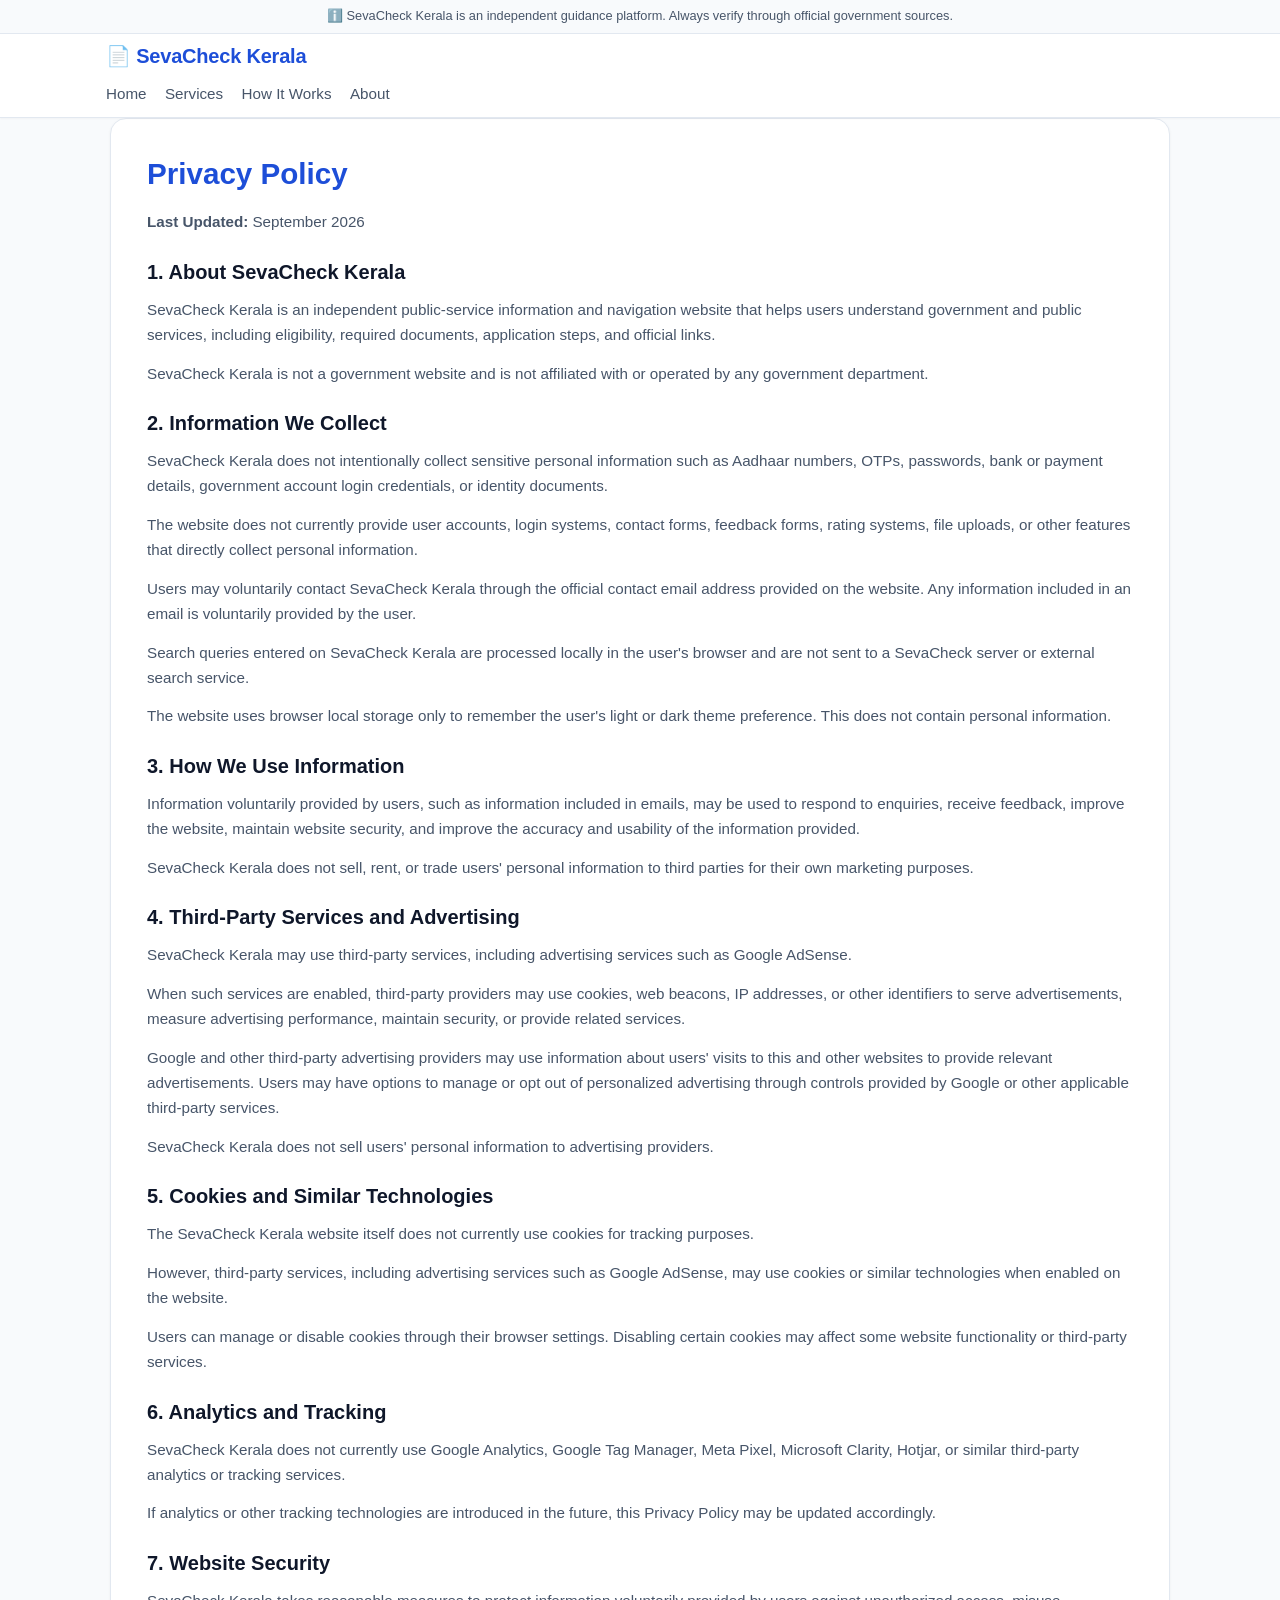
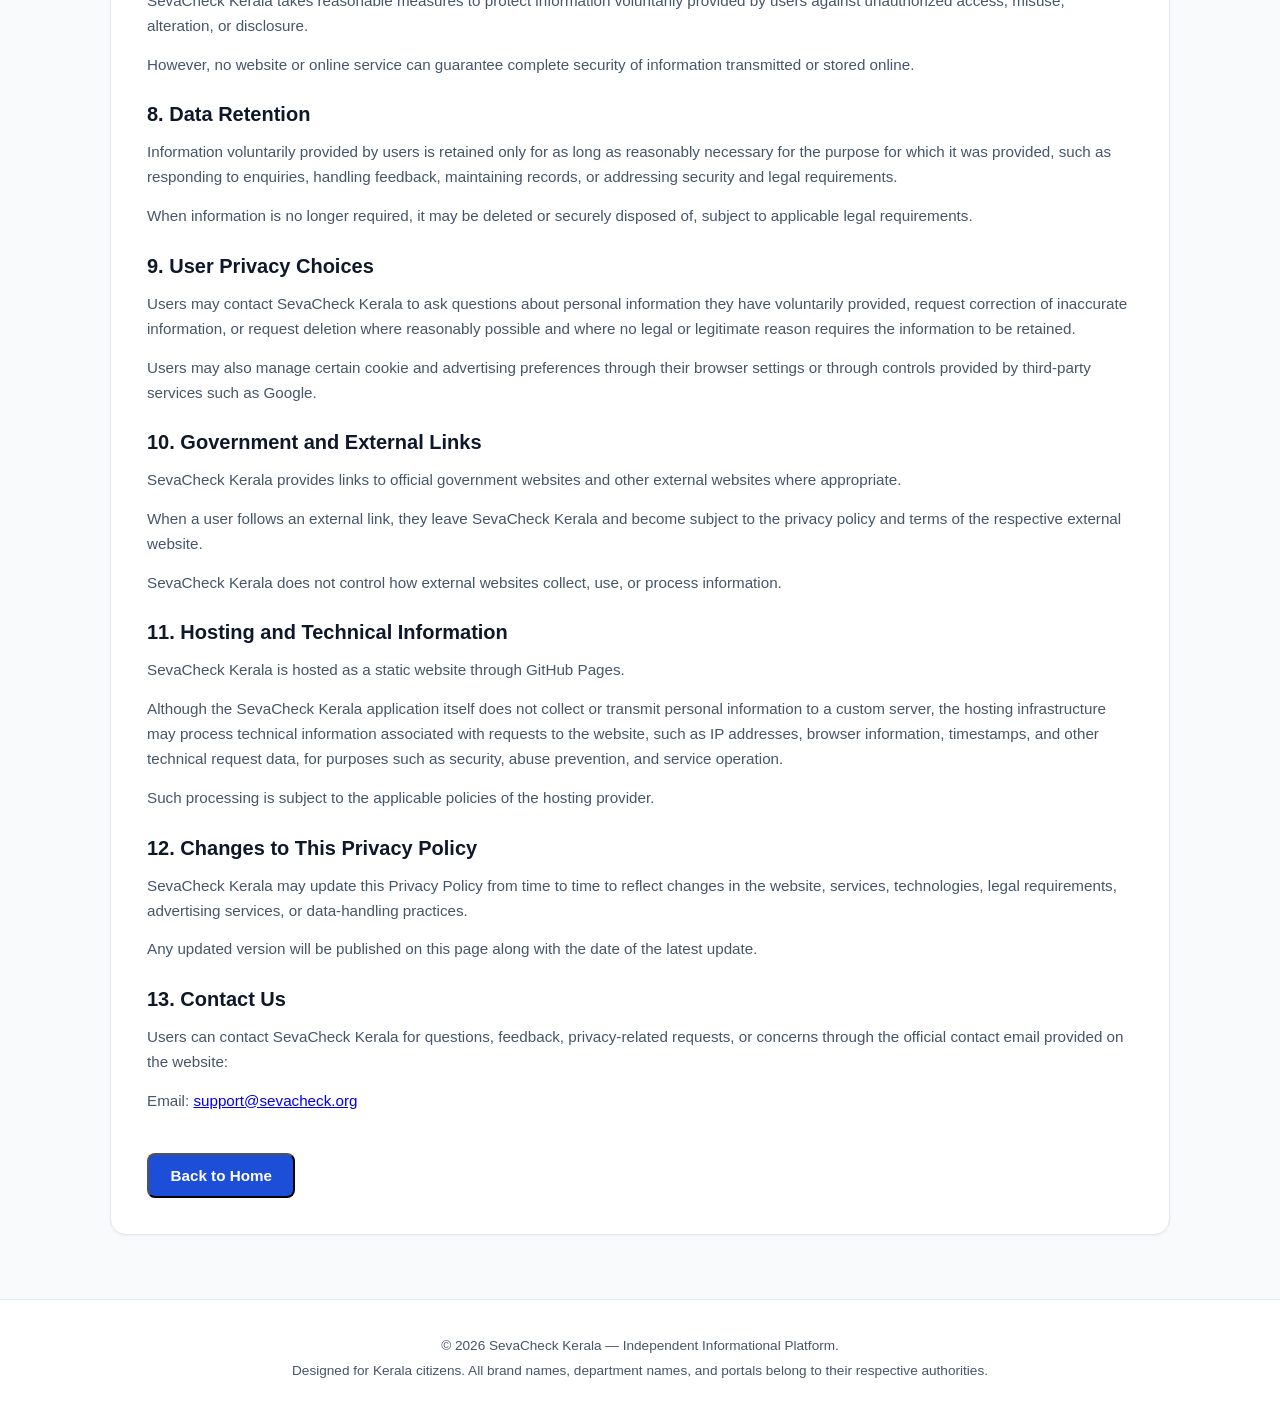
==== commit 5a17431f: "Update privacy.html" ====
--- a/privacy.html
+++ b/privacy.html
@@ -1,6 +1,8 @@
 <!DOCTYPE html>
 <html lang="en">
 <head>
+    <script async src="https://pagead2.googlesyndication.com/pagead/js/adsbygoogle.js?client=ca-pub-5078798568817261"
+       crossorigin="anonymous"></script>
   <meta charset="UTF-8">
   <meta name="viewport" content="width=device-width, initial-scale=1.0">
 
--- a/style.css
+++ b/style.css
@@ -112,6 +112,36 @@
   user-select: none;
 }
 
+/* SevaCheck Logo */
+.brand-logo {
+  display: block;
+  width: 64px;
+  height: 54px;
+  object-fit: contain;
+  flex-shrink: 0;
+  border: 1px solid #cbd5e1;
+  border-radius: 10px;
+  padding: 3px;
+}
+
+/* SevaCheck Brand Name */
+.brand-name {
+  display: flex;
+  flex-direction: column;
+  justify-content: center;
+  color: #10264d;
+  font-size: 1.45rem;
+  font-weight: 800;
+  line-height: 1.05;
+  letter-spacing: -0.035em;
+}
+
+.brand-name small {
+  color: #2563eb;
+  font-size: 0.92em;
+  font-weight: 700;
+  letter-spacing: 0;
+}
 .brand span.badge {
   background: var(--primary-light);
   color: var(--primary);
@@ -242,36 +272,164 @@
 main {
   max-width: 1100px;
   margin: 0 auto;
-  padding: 1.5rem 1.25rem 4rem;
+  padding: 0 1.25rem 4rem;
   width: 100%;
   box-sizing: border-box;
 }
 
-/* Hero Section */
+/* Hero Section — SevaCheck Redesign */
 .hero {
+  position: relative;
+  width: 100vw;
+  max-width: none;
+  margin-left: calc(50% - 50vw);
+margin-bottom: 0px;
+  min-height: 390px;
+  display: flex;
+  align-items: center;
+  justify-content: center;
   text-align: center;
-  padding: 2.25rem 1rem 1.5rem;
-}
-
-.hero h1 {
-  font-size: 2.15rem;
-  color: var(--text-main);
-  margin-bottom: 0.65rem;
+  padding: 3.5rem 1.25rem;
+  border-radius: 0;
+  box-sizing: border-box;
+  overflow: hidden;
+  isolation: isolate;
+}
+
+.hero-redesign {
+  background: #123b78;
+}
+
+.hero-image-wrapper {
+  position: absolute;
+  inset: 0;
+  z-index: -2;
+}
+
+.hero-image {
+  width: 100%;
+  height: 100%;
+  object-fit: cover;
+  display: block;
+}
+
+.hero-image-overlay {
+  position: absolute;
+  inset: 0;
+  background: linear-gradient(
+    90deg,
+    rgba(8, 25, 55, 0.88),
+    rgba(8, 25, 55, 0.58)
+  );
+}
+
+.hero-content {
+  width: 100%;
+  max-width: 780px;
+  position: relative;
+  z-index: 1;
+}
+
+.hero-text h1 {
+  color: #ffffff;
+  font-size: clamp(1.8rem, 4vw, 2.7rem);
   font-weight: 800;
-  letter-spacing: -0.02em;
   line-height: 1.3;
-  overflow-wrap: break-word;
-}
-
-.hero p {
-  color: var(--text-muted);
+  margin-bottom: 0.8rem;
+}
+
+.hero-text p {
+  color: rgba(255, 255, 255, 0.92);
   font-size: 1.05rem;
-  max-width: 680px;
-  margin: 0 auto 1.75rem;
-  line-height: 1.6;
-  overflow-wrap: break-word;
-}
-
+  max-width: 650px;
+  margin: 0 auto 1.6rem;
+  line-height: 1.7;
+}
+
+.hero .search-wrapper {
+  max-width: 650px;
+  margin: 0 auto;
+}
+
+.hero .search-input {
+  min-height: 62px;
+  border: 3px solid rgba(255, 255, 255, 0.95);
+  border-radius: 14px;
+  background: transparent;
+  backdrop-filter: none;
+  -webkit-backdrop-filter: none;
+  box-shadow: 0 0 10px rgba(255, 255, 255, 0.25),
+              0 5px 22px rgba(0, 0, 0, 0.3);
+  color: #ffffff;
+  animation: search-glow 3s ease-in-out infinite;
+}
+
+.hero .search-input::placeholder {
+  color: rgba(255, 255, 255, 0.95);
+  opacity: 1;
+}
+
+@keyframes search-glow {
+  0%, 100% {
+    box-shadow: 0 0 8px rgba(255, 255, 255, 0.2),
+                0 5px 22px rgba(0, 0, 0, 0.3);
+  }
+  50% {
+    box-shadow: 0 0 17px rgba(255, 255, 255, 0.5),
+                0 5px 25px rgba(0, 0, 0, 0.35);
+  }
+}
+
+@media (prefers-reduced-motion: reduce) {
+  .hero .search-input {
+    animation: none;
+  }
+}
+
+
+@media (max-width: 600px) {
+  .hero {
+    min-height: 360px;
+    padding: 2.5rem 1rem;
+    border-radius: 0;
+  }
+
+  .hero-image-overlay {
+    background: rgba(8, 25, 55, 0.68);
+  }
+
+  .hero-text h1 {
+    font-size: 1.8rem;
+  }
+
+  .hero-text p {
+    font-size: 0.92rem;
+  }
+}
+/* Category Filters Inside Hero */
+.hero .category-section {
+  margin: 1.15rem auto 0;
+  padding: 0;
+  background: transparent;
+  border: 0;
+  box-shadow: none;
+  width: 100%;
+  text-align: left;
+}
+
+.hero .category-section h3 {
+  color: rgba(255, 255, 255, 0.95);
+  font-size: 0.95rem;
+  margin: 0 0 0.55rem;
+}
+
+.hero .helper-chips-container {
+  border: 1px solid rgba(255, 255, 255, 0.28);
+  border-radius: 12px;
+  background: rgba(8, 25, 55, 0.18);
+  padding: 0.45rem;
+  width: 100%;
+}
 /* Search Box */
 .search-wrapper {
   max-width: 640px;
@@ -309,25 +467,206 @@
   left: 1.15rem;
   top: 50%;
   transform: translateY(-50%);
-  font-size: 1.15rem;
-  color: var(--text-muted);
+  font-size: 1.25rem;
+  color: #ffffff;
+  opacity: 1;
+  filter: none;
+  text-shadow: 0 1px 3px rgba(0, 0, 0, 0.5);
   pointer-events: none;
 }
-
-/* Smart Helper / Categories Section */
-.smart-helper {
-  margin: 2.25rem auto 1.5rem;
+/* ==========================================
+   SPONSOR PROMOTION SECTION
+   ========================================== */
+
+.sponsor-section {
+  width: 100%;
+  margin: 1.5rem auto;
+}
+
+.sponsor-contact {
+  display: flex;
+  align-items: center;
+  justify-content: space-between;
+  gap: 1.25rem;
+  padding: 1.15rem 1.35rem;
+  background: var(--bg-card);
+  border: 1px solid var(--border-color);
+  border-radius: var(--radius-lg);
+  box-shadow: var(--shadow-sm);
+}
+
+.sponsor-contact-content {
+  min-width: 0;
+}
+
+.sponsor-label {
+  display: inline-block;
+  color: var(--primary);
+  font-size: 0.72rem;
+  font-weight: 800;
+  letter-spacing: 1.2px;
+  margin-bottom: 0.35rem;
+}
+
+.sponsor-contact-content p {
+  color: var(--text-main);
+  font-size: 0.92rem;
+  line-height: 1.5;
+}
+
+.sponsor-contact-link {
+  display: inline-flex;
+  align-items: center;
+  justify-content: center;
+  flex-shrink: 0;
+  padding: 0.7rem 1.1rem;
+  min-height: 42px;
+  border-radius: var(--radius-sm);
+  background: var(--primary);
+  color: #ffffff;
+  font-size: 0.85rem;
+  font-weight: 700;
+  text-decoration: none;
+  transition: background 0.2s ease;
+}
+
+.sponsor-contact-link:hover {
+  background: var(--primary-dark);
+}
+/* Sponsor Fallback — Animated Red Banner */
+
+.sponsor-fallback-banner {
+  position: relative;
+  display: flex;
+  align-items: center;
+  justify-content: space-between;
+  gap: 1.25rem;
+  padding: 1.4rem 1.6rem;
+  overflow: hidden;
+  border-radius: var(--radius-lg);
+  background: linear-gradient(115deg, #7f1010, #dc2626, #991b1b);
+  color: #ffffff;
+  box-shadow: 0 5px 22px rgba(185, 28, 28, 0.25);
+  isolation: isolate;
+}
+
+.sponsor-fallback-banner::before {
+  content: "";
+  position: absolute;
+  inset: 0;
+  z-index: -1;
+  background: linear-gradient(
+    110deg,
+    transparent 25%,
+    rgba(255, 255, 255, 0.16) 48%,
+    transparent 70%
+  );
+  transform: translateX(-100%);
+  animation: sponsorShine 5s ease-in-out infinite;
+}
+
+.sponsor-fallback-content {
+  min-width: 0;
+}
+
+.sponsor-fallback-banner .sponsor-label {
+  color: #ffe4e4;
+}
+
+.sponsor-fallback-banner h3 {
+  margin: 0.2rem 0 0.45rem;
+  color: #ffffff;
+  font-size: 1.2rem;
+  font-weight: 800;
+}
+
+.sponsor-fallback-banner p {
+  margin: 0;
+  color: #ffecec;
+  font-size: 0.9rem;
+  line-height: 1.5;
+}
+
+.sponsor-fallback-banner .sponsor-contact-link {
+  background: #ffffff;
+  color: #991b1b;
+  white-space: nowrap;
+}
+
+.sponsor-fallback-banner .sponsor-contact-link:hover {
+  background: #ffe4e4;
+}
+
+@keyframes sponsorShine {
+  0%, 55% {
+    transform: translateX(-100%);
+  }
+  100% {
+    transform: translateX(100%);
+  }
+}
+
+@media (max-width: 600px) {
+  .sponsor-fallback-banner {
+    flex-direction: column;
+    align-items: stretch;
+    padding: 1.2rem;
+    gap: 1rem;
+  }
+
+  .sponsor-fallback-banner .sponsor-contact-link {
+    width: 100%;
+    white-space: normal;
+  }
+}
+
+@media (prefers-reduced-motion: reduce) {
+  .sponsor-fallback-banner::before {
+    animation: none;
+  }
+}
+/* Sponsor Banner */
+.sponsor-banner {
+  display: block;
+  width: 100%;
+  overflow: hidden;
+  border: 1px solid var(--border-color);
+  border-radius: var(--radius-lg);
+}
+
+.sponsor-banner img {
+  display: block;
+  width: 100%;
+  height: auto;
+  object-fit: cover;
+}
+
+@media (max-width: 600px) {
+  .sponsor-contact {
+    flex-direction: column;
+    align-items: stretch;
+    padding: 1rem;
+    gap: 0.85rem;
+  }
+
+  .sponsor-contact-link {
+    width: 100%;
+  }
+}
+/* Category Filter Panel & Horizontal Scroll */
+.category-section {
   background: var(--bg-card);
   border: 1px solid var(--border-color);
   border-radius: var(--radius-lg);
   padding: 1.25rem 1rem;
   text-align: center;
   box-shadow: var(--shadow-sm);
+  margin: 0 auto 1.5rem;
   width: 100%;
   transition: background-color 0.2s ease, border-color 0.2s ease;
 }
 
-.smart-helper h3 {
+.category-section h3 {
   font-size: 1.05rem;
   color: var(--text-main);
   margin-bottom: 0.9rem;
@@ -335,11 +674,23 @@
   overflow-wrap: break-word;
 }
 
-.smart-helper-buttons {
-  display: flex;
-  flex-wrap: wrap;
+.helper-chips-container {
+  width: 100%;
+  overflow: hidden;
+}
+
+.helper-chips-scroll {
+  display: flex;
+  flex-wrap: nowrap;
   gap: 0.55rem;
-  justify-content: center;
+  overflow-x: auto;
+  -webkit-overflow-scrolling: touch;
+  padding-bottom: 0.35rem;
+  scrollbar-width: none;
+}
+
+.helper-chips-scroll::-webkit-scrollbar {
+  display: none;
 }
 
 .helper-chip {
@@ -357,6 +708,7 @@
   gap: 0.35rem;
   min-height: 38px;
   white-space: nowrap;
+  flex-shrink: 0;
 }
 
 .helper-chip:hover {
@@ -431,16 +783,19 @@
   display: inline-block;
 }
 
-.service-card h2 {
+.service-card h2,
+.service-card .card-title {
   font-size: 1.15rem;
   color: var(--text-main);
   margin-bottom: 0.25rem;
   font-weight: 700;
   line-height: 1.35;
   overflow-wrap: break-word;
-}
-
-/* Bilingual Title Support for Service Cards */
+  word-break: normal;
+  hyphens: auto;
+  max-width: 100%;
+}
+
 .card-subtitle {
   font-size: 0.84rem;
   color: var(--primary);
@@ -448,9 +803,13 @@
   font-weight: 600;
   line-height: 1.35;
   overflow-wrap: break-word;
-}
-
-.service-card p {
+  word-break: normal;
+  hyphens: auto;
+  max-width: 100%;
+}
+
+.service-card p,
+.service-card .card-desc {
   font-size: 0.88rem;
   color: var(--text-muted);
   line-height: 1.55;
@@ -459,6 +818,15 @@
   -webkit-box-orient: vertical;
   overflow: hidden;
   overflow-wrap: break-word;
+  word-break: normal;
+  hyphens: auto;
+  max-width: 100%;
+}
+
+.service-card .card-category-badge {
+  max-width: 100%;
+  white-space: normal;
+  overflow-wrap: break-word;
 }
 
 .card-meta {
@@ -480,22 +848,6 @@
   align-items: center;
   gap: 0.25rem;
   flex-shrink: 0;
-}
-
-/* Sub-Services Badge on Main Service Cards */
-.subservice-badge {
-  display: inline-flex;
-  align-items: center;
-  gap: 0.3rem;
-  font-size: 0.75rem;
-  font-weight: 600;
-  color: var(--primary);
-  background: var(--primary-light);
-  border: 1px solid var(--border-color);
-  padding: 2px 8px;
-  border-radius: 999px;
-  margin-bottom: 0.5rem;
-  width: fit-content;
 }
 
 /* Trust / Safety Notice Banner */
@@ -639,75 +991,6 @@
   font-size: 0.85rem;
   color: var(--text-muted);
   margin-bottom: 0.6rem;
-}
-
-/* Sub-Services Container Hook (#subServicesSection & .subservices-list) */
-#subServicesSection {
-  background: var(--bg-page);
-  border: 1px solid var(--border-color);
-  border-radius: var(--radius-md);
-  padding: 1.25rem;
-  margin-bottom: 1.75rem;
-}
-
-.subservices-list {
-  display: grid;
-  grid-template-columns: repeat(auto-fill, minmax(260px, 1fr));
-  gap: 0.75rem;
-  margin-top: 0.75rem;
-  width: 100%;
-}
-
-.subservice-item {
-  background: var(--bg-card);
-  border: 1px solid var(--border-color);
-  border-radius: var(--radius-sm);
-  padding: 0.85rem 1rem;
-  display: flex;
-  align-items: center;
-  justify-content: space-between;
-  gap: 0.5rem;
-  cursor: pointer;
-  text-decoration: none;
-  color: var(--text-main);
-  transition: border-color 0.15s ease, transform 0.15s ease, box-shadow 0.15s ease;
-  min-height: 48px;
-}
-
-.subservice-item:hover {
-  border-color: var(--primary);
-  transform: translateY(-1px);
-  box-shadow: var(--shadow-sm);
-}
-
-.subservice-info {
-  display: flex;
-  flex-direction: column;
-  gap: 0.15rem;
-  min-width: 0;
-}
-
-.subservice-name {
-  font-size: 0.92rem;
-  font-weight: 600;
-  color: var(--text-main);
-  line-height: 1.35;
-  overflow-wrap: break-word;
-}
-
-.subservice-subname {
-  font-size: 0.78rem;
-  color: var(--primary);
-  font-weight: 500;
-  line-height: 1.3;
-  overflow-wrap: break-word;
-}
-
-.subservice-arrow {
-  color: var(--primary);
-  font-weight: 700;
-  font-size: 0.95rem;
-  flex-shrink: 0;
 }
 
 /* Interactive Checklist */
@@ -929,15 +1212,6 @@
   overflow-wrap: break-word;
 }
 
-.empty-state p {
-  font-size: 0.95rem;
-  color: var(--text-muted);
-  line-height: 1.55;
-  max-width: 480px;
-  margin: 0 auto;
-  overflow-wrap: break-word;
-}
-
 /* Responsive & Mobile Optimization */
 @media (max-width: 768px) {
   .nav-container {
@@ -984,7 +1258,6 @@
     padding: 0.35rem 0.2rem;
   }
 
-  /* Header controls layout on mobile */
   .header-controls {
     display: flex;
     flex-wrap: wrap;
@@ -1024,35 +1297,18 @@
     margin-bottom: 1.35rem;
   }
 
-  .smart-helper {
+  .category-section {
     padding: 1.15rem 0.75rem;
     margin: 1.75rem auto 1.25rem;
   }
 
-  .smart-helper-buttons {
-    justify-content: flex-start;
-    overflow-x: auto;
-    padding-bottom: 0.4rem;
-    flex-wrap: nowrap;
-    -webkit-overflow-scrolling: touch;
-    scrollbar-width: none;
-  }
-
-  .smart-helper-buttons::-webkit-scrollbar {
-    display: none;
-  }
-
-  .helper-chip {
-    flex-shrink: 0;
-    font-size: 0.82rem;
-    padding: 0.45rem 0.85rem;
-  }
-
-  .service-grid {
+    .service-grid {
     grid-template-columns: 1fr;
     gap: 1rem;
   }
-
+}
+
+@media (max-width: 480px) {
   .service-card {
     padding: 1.15rem;
   }
@@ -1063,14 +1319,6 @@
 
   .detail-header h1 {
     font-size: 1.45rem;
-  }
-
-  #subServicesSection {
-    padding: 1rem;
-  }
-
-  .subservices-list {
-    grid-template-columns: 1fr;
   }
 
   .static-page {
@@ -1119,986 +1367,462 @@
     font-size: 0.84rem;
   }
 }
-  --warning-bg: #291e0a;
-  --warning-border: #78350f;
-  --warning-text: #fef08a;
-  --success-bg: #062e24;
-  --success-text: #a7f3d0;
-  --shadow-sm: 0 1px 3px rgba(0, 0, 0, 0.35);
-  --shadow-md: 0 4px 6px -1px rgba(0, 0, 0, 0.4), 0 2px 4px -2px rgba(0, 0, 0, 0.3);
-  --shadow-lg: 0 10px 15px -3px rgba(0, 0, 0, 0.5), 0 4px 6px -4px rgba(0, 0, 0, 0.4);
-}
-
-*,
-*::before,
-*::after {
-  box-sizing: border-box;
-  margin: 0;
-  padding: 0;
-  font-family: var(--font-stack);
-  -webkit-tap-highlight-color: transparent;
-}
-
-html,
-body {
-  width: 100%;
+
+/* ==========================================
+   OTHER SERVICES — SUBCATEGORY STYLES
+   ========================================== */
+
+.subcategory-wrapper {
+  display: grid;
+  grid-template-columns: repeat(auto-fill, minmax(280px, 1fr));
+  gap: 1.25rem;
+  margin-bottom: 2rem;
+}
+.subcategory-sponsor-slot {
+  grid-column: 1 / -1;
+  width: 100%;
+  min-width: 0;
+  margin: 0.25rem 0;
+}
+.subcategory-card {
+  background: var(--bg-card);
+  border: 1px solid var(--border-color);
+  border-radius: 12px;
+  padding: 1.5rem;
+  display: flex;
+  align-items: center;
+  gap: 1rem;
+  cursor: pointer;
+  transition: transform 0.2s ease, box-shadow 0.2s ease, border-color 0.2s ease;
+  user-select: none;
+}
+
+.subcategory-card:hover,
+.subcategory-card:focus {
+  transform: translateY(-3px);
+  box-shadow: 0 8px 16px rgba(0, 0, 0, 0.08);
+  border-color: var(--primary);
+  outline: none;
+}
+
+.subcategory-card-icon {
+  font-size: 2.25rem;
+  flex-shrink: 0;
+  display: flex;
+  align-items: center;
+  justify-content: center;
+}
+
+.subcategory-card-content {
+  flex-grow: 1;
+}
+
+.subcategory-card-title {
+  font-size: 1.1rem;
+  font-weight: 600;
+  color: var(--text-main);
+  margin: 0 0 0.35rem 0;
+  line-height: 1.3;
+  overflow-wrap: break-word;
+  word-break: normal;
+  hyphens: auto;
   max-width: 100%;
-  overflow-x: hidden;
-}
-
-body {
-  background-color: var(--bg-page);
-  color: var(--text-main);
-  line-height: 1.65;
-  -webkit-font-smoothing: antialiased;
-  text-rendering: optimizeLegibility;
-  word-break: normal;
-  overflow-wrap: break-word;
-  transition: background-color 0.2s ease, color 0.2s ease;
-}
-
-/* Header & Navigation */
-header {
-  background: var(--bg-card);
-  border-bottom: 1px solid var(--border-color);
-  position: sticky;
-  top: 0;
-  z-index: 50;
-  box-shadow: 0 1px 2px rgba(0, 0, 0, 0.03);
-  width: 100%;
-  overflow-x: clip;
-  transition: background-color 0.2s ease, border-color 0.2s ease;
-}
-
-.nav-container {
-  max-width: 1100px;
-  margin: 0 auto;
-  padding: 0.75rem 1.25rem;
-  display: flex;
+}
+
+.subcategory-card-count {
+  font-size: 0.85rem;
+  color: var(--text-muted);
+  font-weight: 500;
+}
+
+.subcat-breadcrumb-bar {
+  display: flex;
+  align-items: center;
   justify-content: space-between;
-  align-items: center;
-  gap: 0.75rem;
-  width: 100%;
-  box-sizing: border-box;
-}
-
-.brand {
-  display: inline-flex;
-  align-items: center;
-  gap: 0.5rem;
-  text-decoration: none;
-  color: var(--primary);
-  font-weight: 700;
-  font-size: 1.25rem;
-  letter-spacing: -0.01em;
-  flex-shrink: 0;
-  white-space: nowrap;
-  cursor: pointer;
-  user-select: none;
-}
-
-.brand span.badge {
-  background: var(--primary-light);
-  color: var(--primary);
-  font-size: 0.75rem;
-  padding: 2px 8px;
-  border-radius: 999px;
-  font-weight: 600;
-}
-
-.nav-right {
-  display: flex;
-  align-items: center;
-  gap: 1rem;
-}
-
-nav ul {
-  display: flex;
-  list-style: none;
-  gap: 1.15rem;
-  align-items: center;
-  padding: 0;
-  margin: 0;
-}
-
-nav a {
-  text-decoration: none;
-  color: var(--text-muted);
-  font-weight: 500;
-  font-size: 0.95rem;
-  transition: color 0.15s ease;
-  cursor: pointer;
-  padding: 0.25rem 0;
-  display: inline-block;
-  white-space: nowrap;
-}
-
-nav a:hover,
-nav a.active {
-  color: var(--primary);
-}
-
-/* Header Controls (Language & Theme Toggles) */
-.header-controls {
-  display: inline-flex;
-  align-items: center;
-  gap: 0.5rem;
-  flex-shrink: 0;
-}
-
-/* Language Switcher */
-.lang-switch-container {
-  display: inline-flex;
-  align-items: center;
+  margin-bottom: 1.25rem;
+  padding: 0.85rem 1rem;
   background: var(--bg-page);
   border: 1px solid var(--border-color);
-  padding: 3px 6px;
-  border-radius: 999px;
-  gap: 0.35rem;
-  flex-shrink: 0;
-  white-space: nowrap;
-  box-sizing: border-box;
-}
-
-.lang-divider {
-  color: var(--border-color);
-}
-
-.lang-btn {
-  background: none;
-  border: none;
-  color: var(--text-muted);
+  border-radius: 8px;
+  gap: 0.75rem;
+  flex-wrap: wrap;
+}
+
+.subcat-breadcrumb-title {
+  font-size: 1.05rem;
+  font-weight: 600;
+  color: var(--text-main);
+}
+
+.subcat-back-btn {
+  background: var(--bg-card);
+  color: var(--primary);
+  border: 1px solid var(--border-color);
+  padding: 0.4rem 0.85rem;
+  border-radius: 6px;
+  font-size: 0.875rem;
+  font-weight: 600;
   cursor: pointer;
-  font-size: 0.8rem;
-  font-weight: 600;
-  padding: 0.2rem 0.55rem;
-  border-radius: 999px;
   transition: all 0.2s ease;
-  line-height: 1.3;
-}
-
-.lang-btn:hover {
-  color: var(--primary);
-}
-
-.lang-btn.active {
-  background: var(--primary);
-  color: #ffffff !important;
-  box-shadow: 0 1px 2px rgba(29, 78, 216, 0.2);
-}
-
-/* Theme Toggle Button */
-.theme-toggle-btn {
-  background: var(--bg-page);
-  border: 1px solid var(--border-color);
-  border-radius: 999px;
-  padding: 4px 8px;
-  cursor: pointer;
-  display: inline-flex;
-  align-items: center;
-  justify-content: center;
-  font-size: 0.85rem;
-  line-height: 1;
-  color: var(--text-main);
-  transition: background-color 0.15s ease, border-color 0.15s ease, color 0.15s ease;
-  flex-shrink: 0;
-  min-height: 28px;
-  min-width: 32px;
-}
-
-.theme-toggle-btn:hover {
-  border-color: var(--primary);
-  color: var(--primary);
-}
-
-/* Disclaimer Top Banner */
-.top-disclaimer {
-  background: var(--bg-page);
-  color: var(--text-muted);
-  font-size: 0.8rem;
-  text-align: center;
-  padding: 0.45rem 1rem;
-  border-bottom: 1px solid var(--border-color);
-  line-height: 1.45;
-  width: 100%;
-  overflow-wrap: break-word;
-}
-
-main {
-  max-width: 1100px;
-  margin: 0 auto;
-  padding: 1.5rem 1.25rem 4rem;
-  width: 100%;
-  box-sizing: border-box;
-}
-
-/* Hero Section */
-.hero {
-  text-align: center;
-  padding: 2.25rem 1rem 1.5rem;
-}
-
-.hero h1 {
-  font-size: 2.15rem;
-  color: var(--text-main);
-  margin-bottom: 0.65rem;
-  font-weight: 800;
-  letter-spacing: -0.02em;
-  line-height: 1.3;
-  overflow-wrap: break-word;
-}
-
-.hero p {
-  color: var(--text-muted);
-  font-size: 1.05rem;
-  max-width: 680px;
-  margin: 0 auto 1.75rem;
-  line-height: 1.6;
-  overflow-wrap: break-word;
-}
-
-/* Search Box */
-.search-wrapper {
-  max-width: 640px;
-  margin: 0 auto;
-  position: relative;
-  width: 100%;
-}
-
-.search-input {
-  width: 100%;
-  padding: 0.95rem 1.25rem 0.95rem 3.1rem;
-  font-size: 1rem;
-  border: 2px solid var(--border-color);
-  border-radius: var(--radius-lg);
-  background: var(--bg-card);
-  outline: none;
-  transition: border-color 0.2s, box-shadow 0.2s, background-color 0.2s;
-  box-shadow: var(--shadow-sm);
-  color: var(--text-main);
-}
-
-.search-input::placeholder {
-  color: var(--text-muted);
-  opacity: 0.75;
-  font-size: 0.92rem;
-}
-
-.search-input:focus {
-  border-color: var(--primary);
-  box-shadow: 0 0 0 4px rgba(37, 99, 235, 0.15);
-}
-
-.search-icon {
-  position: absolute;
-  left: 1.15rem;
-  top: 50%;
-  transform: translateY(-50%);
-  font-size: 1.15rem;
-  color: var(--text-muted);
-  pointer-events: none;
-}
-
-/* Smart Helper / Categories Section */
-.smart-helper {
-  margin: 2.25rem auto 1.5rem;
-  background: var(--bg-card);
-  border: 1px solid var(--border-color);
-  border-radius: var(--radius-lg);
-  padding: 1.25rem 1rem;
-  text-align: center;
-  box-shadow: var(--shadow-sm);
-  width: 100%;
-  transition: background-color 0.2s ease, border-color 0.2s ease;
-}
-
-.smart-helper h3 {
-  font-size: 1.05rem;
-  color: var(--text-main);
-  margin-bottom: 0.9rem;
-  font-weight: 700;
-  overflow-wrap: break-word;
-}
-
-.smart-helper-buttons {
-  display: flex;
-  flex-wrap: wrap;
-  gap: 0.55rem;
-  justify-content: center;
-}
-
-.helper-chip {
-  background: var(--primary-light);
-  color: var(--primary-dark);
-  border: 1px solid var(--border-color);
-  padding: 0.5rem 1rem;
-  border-radius: 999px;
-  font-size: 0.86rem;
-  font-weight: 500;
-  cursor: pointer;
-  transition: all 0.15s ease;
-  display: inline-flex;
-  align-items: center;
-  gap: 0.35rem;
-  min-height: 38px;
-  white-space: nowrap;
-}
-
-.helper-chip:hover {
-  background: var(--primary-light);
-  border-color: var(--primary);
-}
-
-.helper-chip.active {
+}
+
+.subcat-back-btn:hover {
   background: var(--primary);
   color: #ffffff;
   border-color: var(--primary);
-  box-shadow: 0 1px 3px rgba(29, 78, 216, 0.25);
-  font-weight: 600;
-}
-
-/* Service Cards Section & Grid */
-.section-title {
-  font-size: 1.3rem;
-  font-weight: 700;
-  margin: 2rem 0 1rem;
+}
+
+@media (max-width: 640px) {
+  .subcategory-wrapper {
+    grid-template-columns: 1fr;
+  }
+}
+
+/* ==========================================
+   GOLD FEATURED UNIVERSITY CARD MODIFIER
+   ========================================== */
+
+/* Metallic Gold Palette Tokens */
+:root {
+  --gold-primary: #c5a059;
+  --gold-deep: #8a6523;
+  --gold-light: #f5e7b8;
+  --gold-border: rgba(197, 160, 89, 0.45);
+  --gold-glow-ambient: rgba(154, 116, 50, 0.14);
+  --gold-glow-proximity: rgba(197, 160, 89, 0.22);
+  --gold-title-grad: linear-gradient(135deg, #7a5813 0%, #a37a28 35%, #5e410a 100%);
+  --gold-subtitle: #8a6523;
+  --gold-badge-bg: rgba(197, 160, 89, 0.12);
+  --gold-badge-border: rgba(197, 160, 89, 0.35);
+}
+
+:root[data-theme="dark"],
+html[data-theme="dark"] {
+  --gold-primary: #d4af37;
+  --gold-deep: #7d5b1e;
+  --gold-light: #fef08a;
+  --gold-border: rgba(212, 175, 55, 0.4);
+  --gold-glow-ambient: rgba(212, 175, 55, 0.12);
+  --gold-glow-proximity: rgba(212, 175, 55, 0.2);
+  --gold-title-grad: linear-gradient(135deg, #ecc880 0%, #faf0cd 35%, #c5a059 70%, #e7c97e 100%);
+  --gold-subtitle: #ecc880;
+  --gold-badge-bg: rgba(212, 175, 55, 0.12);
+  --gold-badge-border: rgba(212, 175, 55, 0.35);
+}
+
+/* Base Modifier Container */
+.service-card.service-card--gold {
+  border-color: var(--gold-border);
+  box-shadow: 0 0 10px var(--gold-glow-proximity), 0 4px 16px var(--gold-glow-ambient);
+  position: relative;
+  isolation: isolate;
+}
+
+/* Ensure inner card content renders on top of pseudo-element layers */
+.service-card.service-card--gold > * {
+  position: relative;
+  z-index: 2;
+}
+
+/* Animated Travelling Highlight Layer (Restricted strictly inside clipping boundary) */
+.service-card.service-card--gold::after {
+  content: "";
+  position: absolute;
+  inset: 0;
+  border-radius: inherit;
+  padding: 1.5px;
+  background: conic-gradient(
+    from 0deg,
+    transparent 0deg,
+    transparent 280deg,
+    var(--gold-border) 320deg,
+    var(--gold-light) 345deg,
+    transparent 360deg
+  );
+  -webkit-mask: linear-gradient(#fff 0 0) content-box, linear-gradient(#fff 0 0);
+  -webkit-mask-composite: xor;
+  mask: linear-gradient(#fff 0 0) content-box, linear-gradient(#fff 0 0);
+  mask-composite: exclude;
+  pointer-events: none;
+  z-index: 1;
+  animation: goldTravellingShimmer 12s linear infinite;
+  transform-origin: center center;
+  will-change: transform;
+}
+
+/* Transform-based Shimmer Keyframe */
+@keyframes goldTravellingShimmer {
+  from {
+    transform: rotate(0deg);
+  }
+  to {
+    transform: rotate(360deg);
+  }
+}
+
+/* Override Base Hover Behaviour (Prevents border from turning blue) */
+.service-card.service-card--gold:hover {
+  border-color: var(--gold-primary);
+  box-shadow: 0 0 14px var(--gold-glow-proximity), 0 8px 24px var(--gold-glow-ambient);
+  transform: translateY(-2px);
+}
+
+/* Typography Enhancements for Gold Card */
+.service-card.service-card--gold h2,
+.service-card.service-card--gold .card-title {
+  color: var(--gold-primary);
+  background: var(--gold-title-grad);
+  -webkit-background-clip: text;
+  -webkit-text-fill-color: transparent;
+  display: inline-block;
+}
+
+.service-card.service-card--gold .card-subtitle {
+  color: var(--gold-subtitle);
+}
+
+.service-card.service-card--gold .card-category-badge {
+  background: var(--gold-badge-bg);
+  color: var(--gold-subtitle);
+  border: 1px solid var(--gold-badge-border);
+}
+
+.service-card.service-card--gold .card-link {
+  color: var(--gold-primary);
+}
+
+/* Accessibility: Reduced Motion Override */
+@media (prefers-reduced-motion: reduce) {
+  .service-card.service-card--gold::after {
+    animation: none;
+    transform: none;
+    background: var(--gold-border);
+    opacity: 0.8;
+  }
+}
+
+/* Mobile Optimisation (<= 640px) */
+@media (max-width: 640px) {
+  .service-card.service-card--gold {
+    box-shadow: 0 0 6px var(--gold-glow-proximity), 0 2px 10px var(--gold-glow-ambient);
+  }
+
+  .service-card.service-card--gold:hover {
+    box-shadow: 0 0 8px var(--gold-glow-proximity), 0 4px 14px var(--gold-glow-ambient);
+  }
+}
+     
+/* Compact Two-Row Header and Hamburger Menu */
+
+.site-header {
+  overflow: visible;
+}
+
+.nav-container {
+  display: flex;
+  flex-direction: column;
+  align-items: stretch;
+  padding: 0.4rem 1rem;
+  gap: 0.25rem;
+}
+
+.header-top-row {
+  display: flex;
+  align-items: center;
+  justify-content: space-between;
+  width: 100%;
+  gap: 0.75rem;
+}
+
+.brand {
+  flex: 0 1 auto;
+  min-width: 0;
+}
+
+.brand-logo {
+  width: 48px;
+  height: 42px;
+}
+
+.brand-name {
   color: var(--text-main);
-  display: flex;
-  justify-content: space-between;
-  align-items: center;
-  flex-wrap: wrap;
-  gap: 0.5rem;
-}
-
-.section-title .count {
-  font-size: 0.85rem;
-  font-weight: 500;
-  color: var(--text-muted);
-}
-
-.service-grid {
-  display: grid;
-  grid-template-columns: repeat(auto-fill, minmax(310px, 1fr));
-  gap: 1.25rem;
-  width: 100%;
-}
-
-.service-card {
+}
+
+.brand-name small {
+  color: var(--primary);
+}
+
+.header-menu {
+  position: relative;
+  flex-shrink: 0;
+}
+
+.menu-toggle {
+  appearance: none;
+  -webkit-appearance: none;
+  display: flex;
+  flex-direction: column;
+  align-items: center;
+  justify-content: center;
+  gap: 5px;
+  width: 40px;
+  height: 40px;
+  padding: 0;
+  border: none;
+  background: transparent;
+  cursor: pointer;
+  list-style: none;
+}
+
+.menu-toggle::-webkit-details-marker {
+  display: none;
+}
+
+.menu-toggle::marker {
+  content: "";
+}
+
+.menu-toggle span {
+  display: block;
+  width: 23px;
+  height: 2px;
+  background: var(--text-main);
+  border-radius: 2px;
+}
+
+.menu-dropdown {
+  position: absolute;
+  top: calc(100% + 8px);
+  right: 0;
+  width: 210px;
+  padding: 8px;
   background: var(--bg-card);
   border: 1px solid var(--border-color);
   border-radius: var(--radius-md);
-  padding: 1.35rem;
+  box-shadow: var(--shadow-md);
+  z-index: 2000;
+  overflow: visible;
+}
+
+.menu-dropdown ul {
   display: flex;
   flex-direction: column;
-  justify-content: space-between;
-  box-shadow: var(--shadow-sm);
-  cursor: pointer;
-  transition: transform 0.18s ease, box-shadow 0.18s ease, border-color 0.18s ease, background-color 0.2s ease;
-  position: relative;
-  min-width: 0;
-  overflow: hidden;
-}
-
-.service-card:hover {
-  transform: translateY(-2px);
-  box-shadow: var(--shadow-md);
-  border-color: var(--primary);
-}
-
-.card-top {
-  margin-bottom: 1rem;
-  min-width: 0;
-}
-
-.service-icon {
-  font-size: 1.8rem;
-  margin-bottom: 0.5rem;
-  display: inline-block;
-}
-
-.service-card h2 {
-  font-size: 1.15rem;
+  align-items: stretch;
+  gap: 4px;
+  padding: 0;
+  margin: 0;
+  list-style: none;
+}
+
+.menu-dropdown a {
+  display: block;
+  width: 100%;
+  padding: 10px 12px;
   color: var(--text-main);
-  margin-bottom: 0.25rem;
-  font-weight: 700;
-  line-height: 1.35;
-  overflow-wrap: break-word;
-}
-
-/* Bilingual Title Support for Service Cards */
-.card-subtitle {
-  font-size: 0.84rem;
+  white-space: normal;
+  text-decoration: none;
+  border-radius: 6px;
+}
+
+.menu-dropdown a:hover,
+.menu-dropdown a.active {
+  background: var(--primary-light);
   color: var(--primary);
-  margin-bottom: 0.6rem;
-  font-weight: 600;
-  line-height: 1.35;
-  overflow-wrap: break-word;
-}
-
-.service-card p {
-  font-size: 0.88rem;
-  color: var(--text-muted);
-  line-height: 1.55;
-  display: -webkit-box;
-  -webkit-line-clamp: 3;
-  -webkit-box-orient: vertical;
-  overflow: hidden;
-  overflow-wrap: break-word;
-}
-
-.card-meta {
-  display: flex;
-  justify-content: space-between;
-  align-items: center;
-  padding-top: 0.85rem;
-  border-top: 1px solid var(--border-color);
-  font-size: 0.78rem;
-  color: var(--text-muted);
+}
+
+.header-controls {
+  display: flex;
+  align-items: center;
+  justify-content: flex-end;
+  width: 100%;
   gap: 0.5rem;
-  flex-wrap: wrap;
-}
-
-.card-link {
-  font-weight: 600;
-  color: var(--primary);
-  display: inline-flex;
-  align-items: center;
-  gap: 0.25rem;
-  flex-shrink: 0;
-}
-
-/* Trust / Safety Notice Banner */
-.trust-banner {
-  background: var(--warning-bg);
-  border: 1px solid var(--warning-border);
-  border-radius: var(--radius-md);
-  padding: 1.25rem;
-  margin: 2.5rem 0;
-  color: var(--warning-text);
-  font-size: 0.9rem;
-  display: flex;
-  gap: 0.85rem;
-  align-items: flex-start;
-  line-height: 1.55;
-  width: 100%;
-  overflow-wrap: break-word;
-}
-
-.trust-banner strong {
-  display: block;
-  margin-bottom: 0.25rem;
-  font-weight: 700;
-}
-
-/* View: Service Detail */
-.detail-view {
-  display: none;
-  width: 100%;
-}
-
-.back-btn {
-  display: inline-flex;
-  align-items: center;
-  gap: 0.4rem;
-  background: none;
-  border: none;
-  color: var(--primary);
-  font-size: 0.95rem;
-  font-weight: 600;
-  cursor: pointer;
-  margin-bottom: 1.25rem;
-  padding: 0.5rem 0;
-  transition: opacity 0.15s;
-}
-
-.back-btn:hover {
-  text-decoration: underline;
-  opacity: 0.9;
-}
-
-.detail-card {
-  background: var(--bg-card);
-  border: 1px solid var(--border-color);
-  border-radius: var(--radius-lg);
-  padding: 1.85rem;
-  box-shadow: var(--shadow-sm);
-  margin-bottom: 1.5rem;
-  width: 100%;
-  overflow-wrap: break-word;
-  transition: background-color 0.2s ease, border-color 0.2s ease;
-}
-
-.detail-header {
-  border-bottom: 1px solid var(--border-color);
-  padding-bottom: 1.35rem;
-  margin-bottom: 1.5rem;
-}
-
-.detail-header h1 {
-  font-size: 1.75rem;
-  color: var(--text-main);
-  margin-bottom: 0.35rem;
-  line-height: 1.3;
-  overflow-wrap: break-word;
-}
-
-.detail-subtitle {
-  font-size: 1rem;
-  color: var(--primary);
-  font-weight: 600;
-  margin-top: 0.2rem;
-  margin-bottom: 0.4rem;
-  line-height: 1.35;
-  overflow-wrap: break-word;
-}
-
-.detail-desc {
-  color: var(--text-muted);
-  font-size: 1rem;
-  line-height: 1.6;
-  margin-top: 0.4rem;
-  overflow-wrap: break-word;
-}
-
-.badge-bar {
-  display: flex;
-  flex-wrap: wrap;
-  gap: 0.5rem;
-  margin-top: 0.75rem;
-}
-
-.tag-badge {
-  background: var(--bg-page);
-  color: var(--text-muted);
-  border: 1px solid var(--border-color);
-  font-size: 0.8rem;
-  padding: 4px 10px;
-  border-radius: 999px;
-  font-weight: 500;
-  display: inline-flex;
-  align-items: center;
-  gap: 0.3rem;
-  max-width: 100%;
-  overflow-wrap: break-word;
-}
-
-.detail-section {
-  margin-bottom: 1.75rem;
-}
-
-.detail-section h2 {
-  font-size: 1.15rem;
-  color: var(--text-main);
-  margin-bottom: 0.65rem;
-  display: flex;
-  align-items: center;
-  gap: 0.45rem;
-  font-weight: 700;
-  overflow-wrap: break-word;
-}
-
-.detail-section p {
-  color: var(--text-main);
-  font-size: 0.95rem;
-  line-height: 1.65;
-  overflow-wrap: break-word;
-}
-
-.checklist-hint {
-  font-size: 0.85rem;
-  color: var(--text-muted);
-  margin-bottom: 0.6rem;
-}
-
-/* Interactive Checklist */
-.checklist {
-  list-style: none;
-  margin: 0.5rem 0;
-  width: 100%;
-}
-
-.checklist-item {
-  display: flex;
-  align-items: flex-start;
-  gap: 0.75rem;
-  padding: 0.65rem 0.85rem;
-  border-radius: var(--radius-sm);
-  background: var(--bg-page);
-  margin-bottom: 0.45rem;
-  border: 1px solid var(--border-color);
-  transition: background-color 0.15s, border-color 0.15s;
-  width: 100%;
-}
-
-.checklist-item:hover {
-  border-color: var(--primary);
-}
-
-.checklist-item input[type="checkbox"] {
-  margin-top: 0.25rem;
-  cursor: pointer;
-  width: 19px;
-  height: 19px;
-  accent-color: var(--primary);
-  flex-shrink: 0;
-}
-
-.checklist-item label {
-  font-size: 0.93rem;
-  color: var(--text-main);
-  cursor: pointer;
-  flex: 1;
-  line-height: 1.5;
-  user-select: none;
-  overflow-wrap: break-word;
-}
-
-.checklist-item.checked {
-  background: var(--success-bg);
-  border-color: var(--success-text);
-}
-
-.checklist-item.checked label {
-  text-decoration: line-through;
-  color: var(--text-muted);
-}
-
-.step-list {
-  padding-left: 1.35rem;
-  margin-top: 0.5rem;
-}
-
-.step-list li {
-  margin-bottom: 0.65rem;
-  font-size: 0.93rem;
-  color: var(--text-main);
-  line-height: 1.6;
-  overflow-wrap: break-word;
-}
-
-.additional-docs-list {
-  padding-left: 1.25rem;
-  font-size: 0.92rem;
-  color: var(--text-muted);
-  width: 100%;
-}
-
-.additional-docs-list li {
-  margin-bottom: 0.45rem;
-  line-height: 1.55;
-  overflow-wrap: break-word;
-}
-
-.detail-notes-box {
-  font-size: 0.9rem;
-  color: var(--text-muted);
-  background: var(--bg-page) !important;
-  padding: 0.85rem;
-  border-radius: var(--radius-sm);
-  border-left: 4px solid var(--accent);
-}
-
-.action-box {
-  background: var(--bg-page);
-  border: 1px solid var(--border-color);
-  border-radius: var(--radius-md);
-  padding: 1.25rem;
-  display: flex;
-  flex-direction: column;
-  gap: 0.75rem;
-  align-items: flex-start;
-  margin-top: 1.5rem;
-  width: 100%;
-}
-
-.btn-official {
-  display: inline-flex;
-  align-items: center;
-  justify-content: center;
-  gap: 0.45rem;
-  background: var(--primary);
-  color: #ffffff;
-  padding: 0.75rem 1.35rem;
-  border-radius: var(--radius-sm);
-  font-weight: 600;
-  font-size: 0.95rem;
-  text-decoration: none;
-  transition: background-color 0.15s, transform 0.15s;
-  min-height: 44px;
-  text-align: center;
-}
-
-.btn-official:hover {
-  background: var(--primary-dark);
-}
-
-.btn-disabled {
-  background: var(--border-color);
-  color: var(--text-muted);
-  cursor: not-allowed;
-}
-
-.btn-disabled:hover {
-  background: var(--border-color);
-}
-
-.verification-note {
-  font-size: 0.82rem;
-  color: var(--text-muted);
-  line-height: 1.45;
-  overflow-wrap: break-word;
-}
-
-/* Static Pages (How It Works & About) */
-.static-page {
-  display: none;
-  background: var(--bg-card);
-  border: 1px solid var(--border-color);
-  border-radius: var(--radius-lg);
-  padding: 2.25rem;
-  box-shadow: var(--shadow-sm);
-  width: 100%;
-  overflow-wrap: break-word;
-  transition: background-color 0.2s ease, border-color 0.2s ease;
-}
-
-.static-page h1 {
-  font-size: 1.85rem;
-  margin-bottom: 1rem;
-  color: var(--primary);
-  font-weight: 800;
-  line-height: 1.3;
-  overflow-wrap: break-word;
-}
-
-.static-page h2 {
-  font-size: 1.25rem;
-  margin: 1.35rem 0 0.5rem;
-  color: var(--text-main);
-  font-weight: 700;
-  overflow-wrap: break-word;
-}
-
-.static-page p {
-  color: var(--text-muted);
-  font-size: 0.95rem;
-  margin-bottom: 0.85rem;
-  line-height: 1.65;
-  overflow-wrap: break-word;
-}
-
-.static-page ul {
-  padding-left: 1.35rem;
-  margin-bottom: 1.25rem;
-}
-
-.static-page li {
-  color: var(--text-muted);
-  font-size: 0.95rem;
-  margin-bottom: 0.6rem;
-  line-height: 1.6;
-  overflow-wrap: break-word;
-}
-
-/* Footer */
-footer {
-  background: var(--bg-card);
-  border-top: 1px solid var(--border-color);
-  padding: 2.25rem 1.25rem;
-  font-size: 0.85rem;
-  color: var(--text-muted);
-  text-align: center;
-  line-height: 1.5;
-  width: 100%;
-  overflow-wrap: break-word;
-  transition: background-color 0.2s ease, border-color 0.2s ease;
-}
-
-.empty-state {
-  text-align: center;
-  padding: 3.5rem 1rem;
-  color: var(--text-muted);
-  display: none;
-  width: 100%;
-}
-
-.empty-state h3 {
-  font-size: 1.15rem;
-  color: var(--text-main);
-  margin-bottom: 0.4rem;
-  overflow-wrap: break-word;
-}
-
-/* Responsive & Mobile Optimization */
+  margin: 0;
+  padding: 0;
+}
+
 @media (max-width: 768px) {
   .nav-container {
-    flex-direction: column;
-    align-items: stretch;
-    padding: 0.65rem 0.85rem;
-    gap: 0.5rem;
-  }
-
-  .nav-right {
-    display: flex;
-    flex-direction: column;
-    align-items: stretch;
-    width: 100%;
-    gap: 0.5rem;
-  }
-
-  nav {
-    width: 100%;
-    overflow-x: auto;
-    -webkit-overflow-scrolling: touch;
-    scrollbar-width: none;
-    padding-bottom: 2px;
-  }
-
-  nav::-webkit-scrollbar {
-    display: none;
-  }
-
-  nav ul {
-    display: flex;
-    justify-content: space-between;
-    align-items: center;
-    gap: 0.5rem;
-    width: 100%;
-    padding: 0;
-    margin: 0;
+    padding: 0.3rem 0.65rem;
+    gap: 0.2rem;
+  }
+
+  .brand-logo {
+    width: 40px;
+    height: 38px;
+  }
+
+  .brand-name {
+    font-size: 1.15rem;
+  }
+
+  .header-controls {
     flex-wrap: nowrap;
-  }
-
-  nav a {
-    font-size: 0.84rem;
-    white-space: nowrap;
-    padding: 0.35rem 0.2rem;
-  }
-
-  /* Header controls layout on mobile */
+    justify-content: flex-end;
+    gap: 0.3rem;
+  }
+
+  .menu-dropdown {
+    width: min(210px, calc(100vw - 24px));
+  }
+
+  .menu-dropdown nav {
+    width: auto;
+    overflow: visible;
+  }
+}
+
+@media (max-width: 360px) {
+  .brand-name {
+    font-size: 1.05rem;
+  }
+
+  .brand-logo {
+    width: 36px;
+    height: 36px;
+  }
+
+  .nav-container {
+    padding-left: 0.45rem;
+    padding-right: 0.45rem;
+  }
+
   .header-controls {
-    display: flex;
-    flex-wrap: wrap;
-    align-items: center;
-    justify-content: flex-end;
-    gap: 0.45rem;
-    width: 100%;
-    margin-top: 0.15rem;
-  }
-
-  .lang-switch-container {
-    margin-left: 0;
-  }
-
-  .lang-btn {
-    font-size: 0.75rem;
-    padding: 0.18rem 0.45rem;
-  }
-
-  .theme-toggle-btn {
-    padding: 3px 7px;
-    font-size: 0.8rem;
-    min-height: 26px;
-    min-width: 28px;
-  }
-
-  .hero {
-    padding: 1.75rem 0.5rem 1.25rem;
-  }
-
-  .hero h1 {
-    font-size: 1.65rem;
-  }
-
-  .hero p {
-    font-size: 0.95rem;
-    margin-bottom: 1.35rem;
-  }
-
-  .smart-helper {
-    padding: 1.15rem 0.75rem;
-    margin: 1.75rem auto 1.25rem;
-  }
-
-  .smart-helper-buttons {
-    justify-content: flex-start;
-    overflow-x: auto;
-    padding-bottom: 0.4rem;
-    flex-wrap: nowrap;
-    -webkit-overflow-scrolling: touch;
-    scrollbar-width: none;
-  }
-
-  .smart-helper-buttons::-webkit-scrollbar {
-    display: none;
-  }
-
-  .helper-chip {
-    flex-shrink: 0;
-    font-size: 0.82rem;
-    padding: 0.45rem 0.85rem;
-  }
-
-  .service-grid {
-    grid-template-columns: 1fr;
-    gap: 1rem;
-  }
-
-  .service-card {
-    padding: 1.15rem;
-  }
-
-  .detail-card {
-    padding: 1.25rem;
-  }
-
-  .detail-header h1 {
-    font-size: 1.45rem;
-  }
-
-  .static-page {
-    padding: 1.35rem;
-  }
-
-  .btn-official {
-    width: 100%;
-  }
-
-  .action-box {
-    align-items: stretch;
-  }
-}
-
-@media (max-width: 480px) {
-  .brand {
-    font-size: 1.15rem;
-  }
-
-  .nav-container {
-    padding: 0.55rem 0.75rem;
-  }
-
-  nav a {
-    font-size: 0.8rem;
-  }
-
-  .header-controls {
-    justify-content: space-between;
-    width: 100%;
-  }
-
-  .search-input {
-    padding: 0.85rem 1rem 0.85rem 2.75rem;
-    font-size: 0.92rem;
-  }
-
-  .search-icon {
-    left: 0.95rem;
-    font-size: 1rem;
-  }
-
-  .trust-banner {
-    padding: 1rem;
-    font-size: 0.84rem;
-  }
-}
+    gap: 0.2rem;
+  }
+}
+
+/* Compact Search View — Mobile & Touch Tablets */
+body.search-focus-mode .hero {
+  min-height: 0 !important;
+  padding: 12px 12px !important;
+  align-items: flex-start;
+}
+
+
+body.search-focus-mode .hero .hero-text,
+body.search-focus-mode .hero .category-section,
+body.search-focus-mode #sponsorSection,
+body.search-focus-mode #sponsorCategorySection {
+  display: none !important;
+}
+
+
+body.search-focus-mode .hero-content {
+  max-width: 100%;
+}
+
+body.search-focus-mode .hero .search-wrapper {
+  margin: 0 auto;
+}
+
+body.search-focus-mode .hero .search-input {
+  min-height: 50px;
+}
+
+body.search-focus-mode .services-summary {
+  margin-top: 0.5rem;
+}
+
+body.search-focus-mode .service-grid {
+  gap: 0.75rem;
+}
